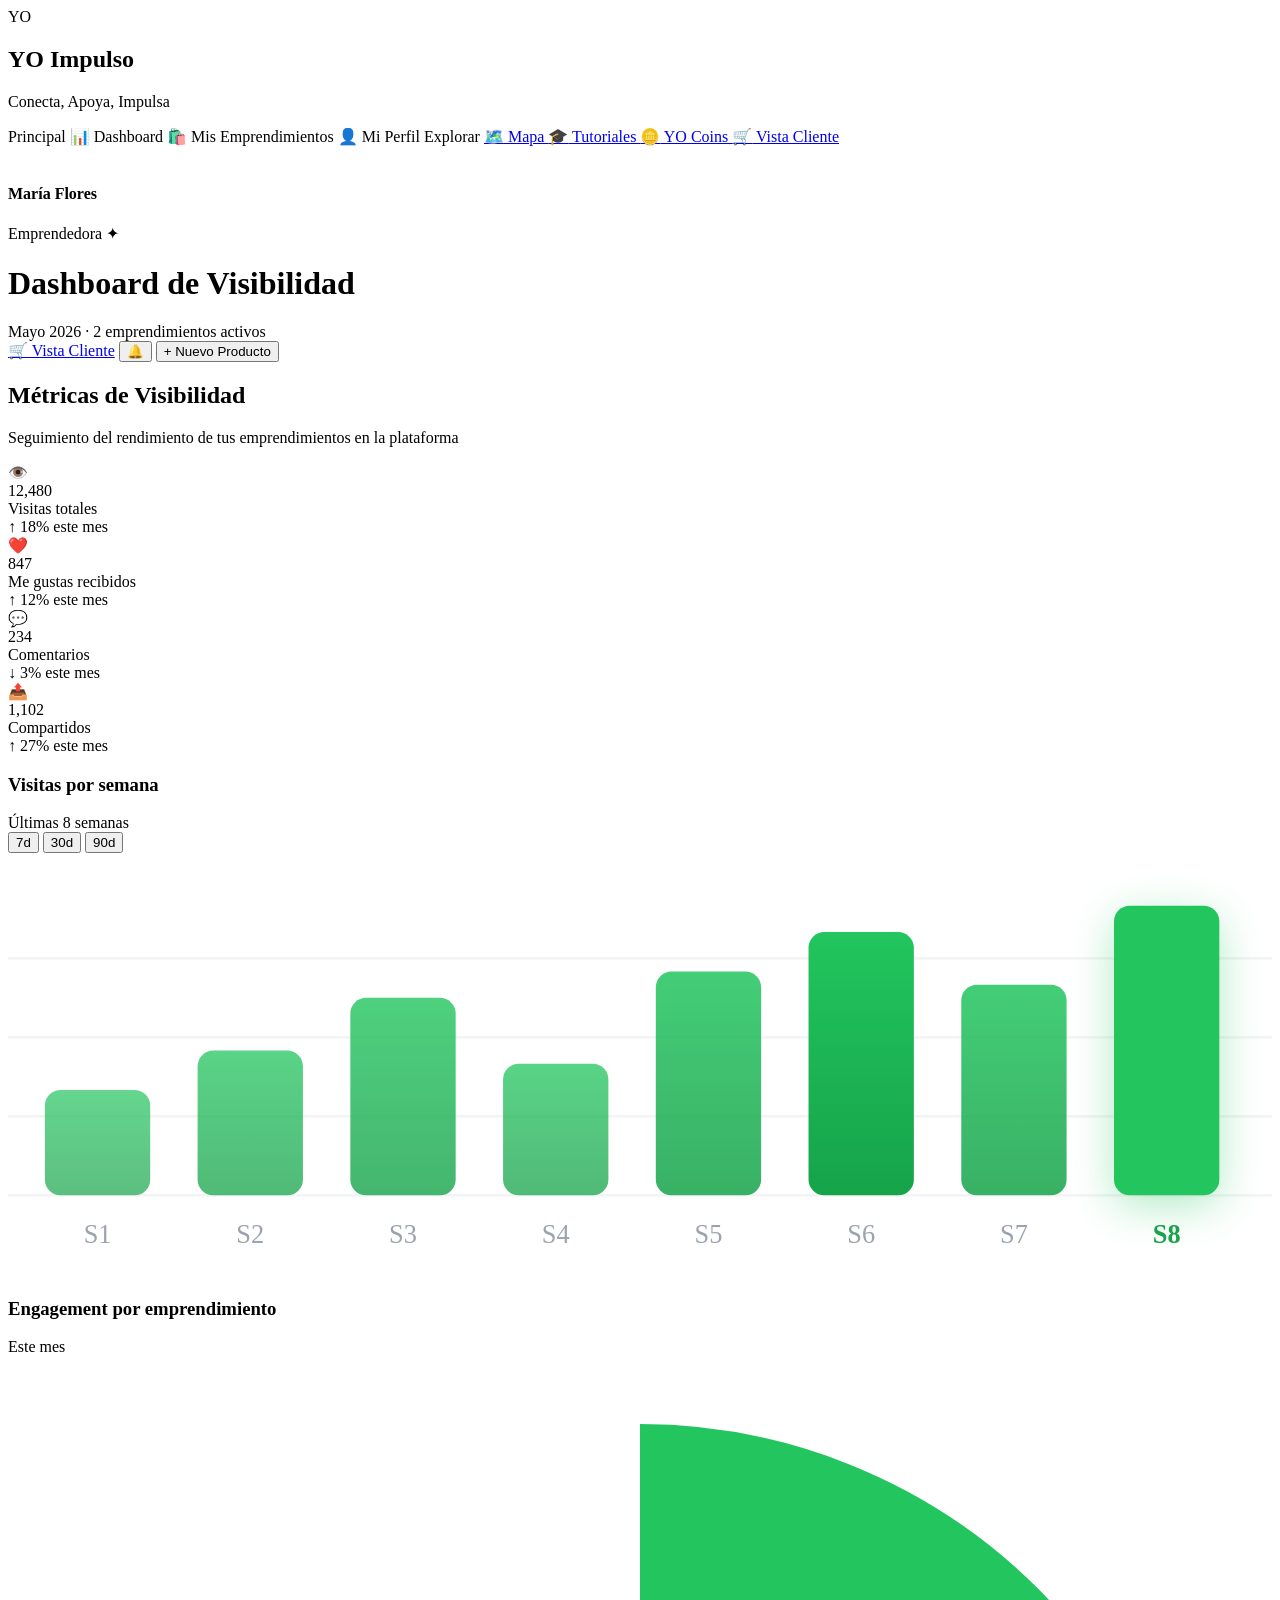
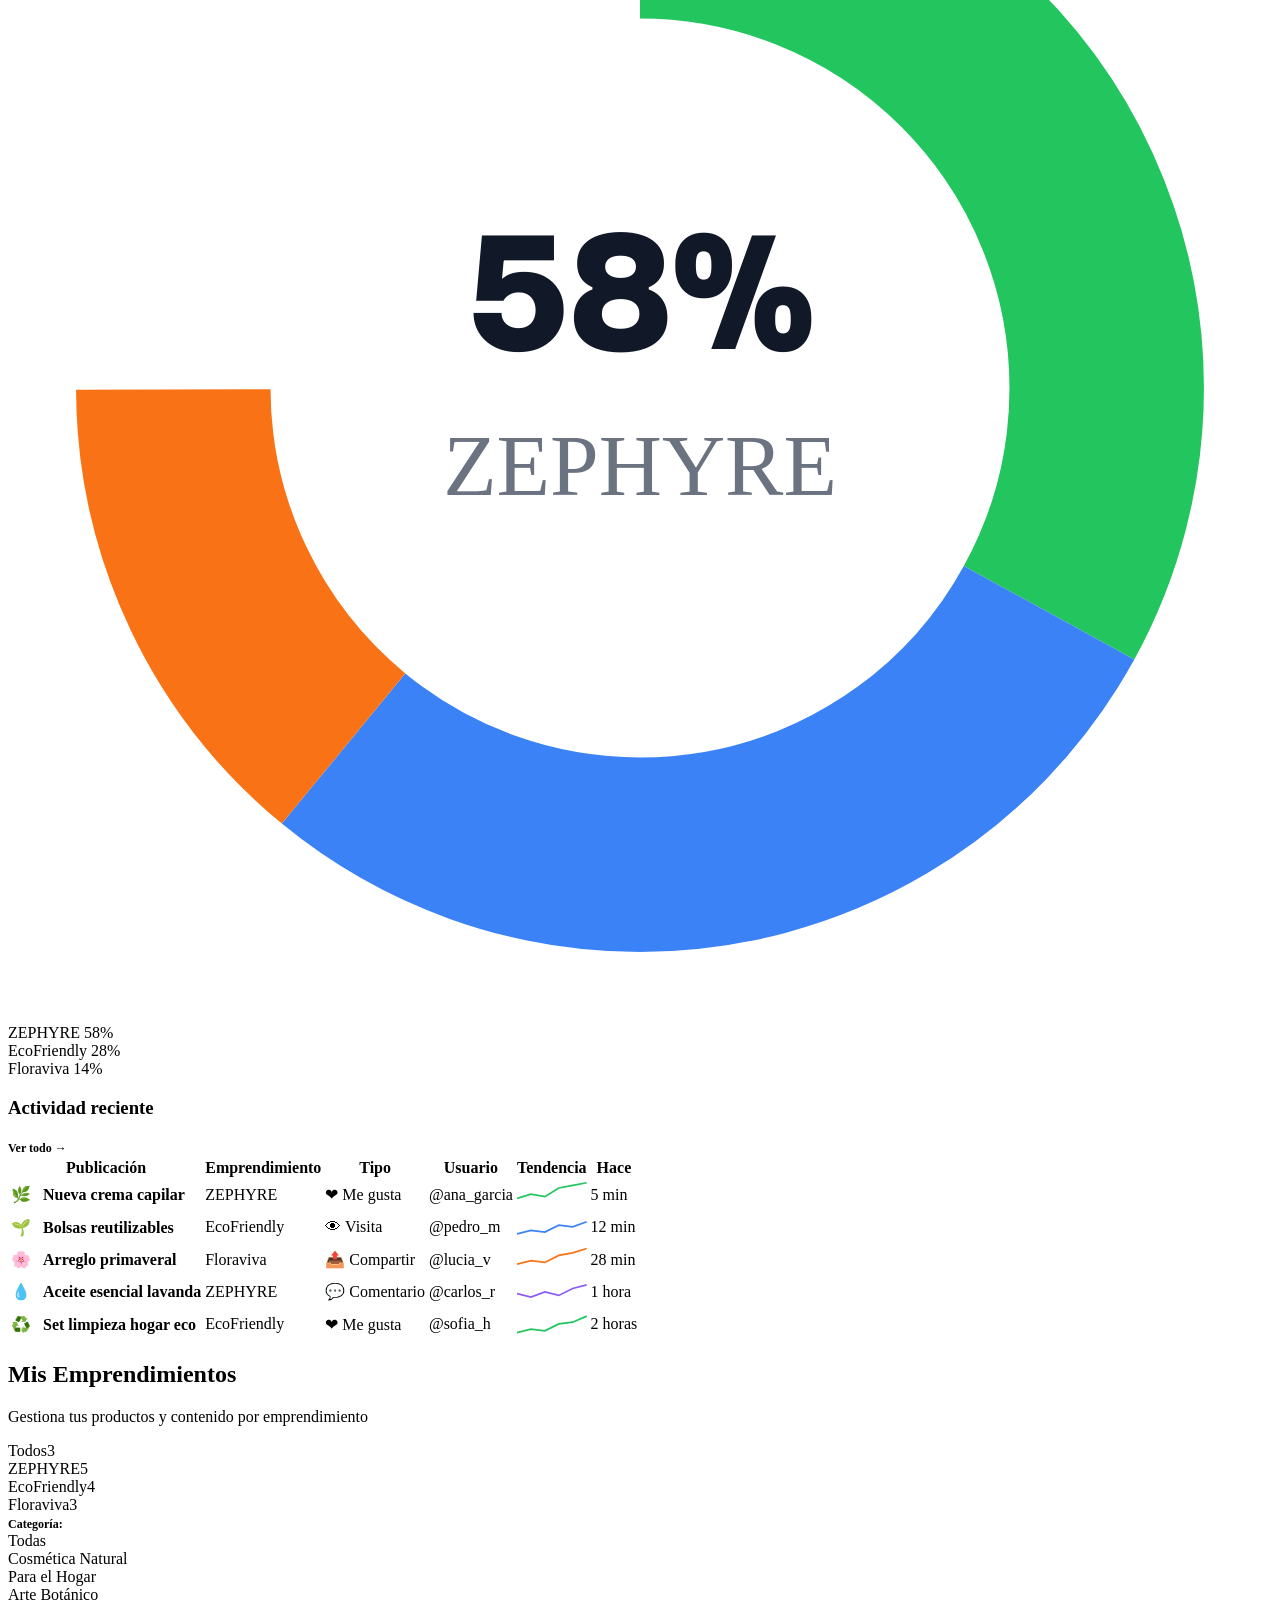
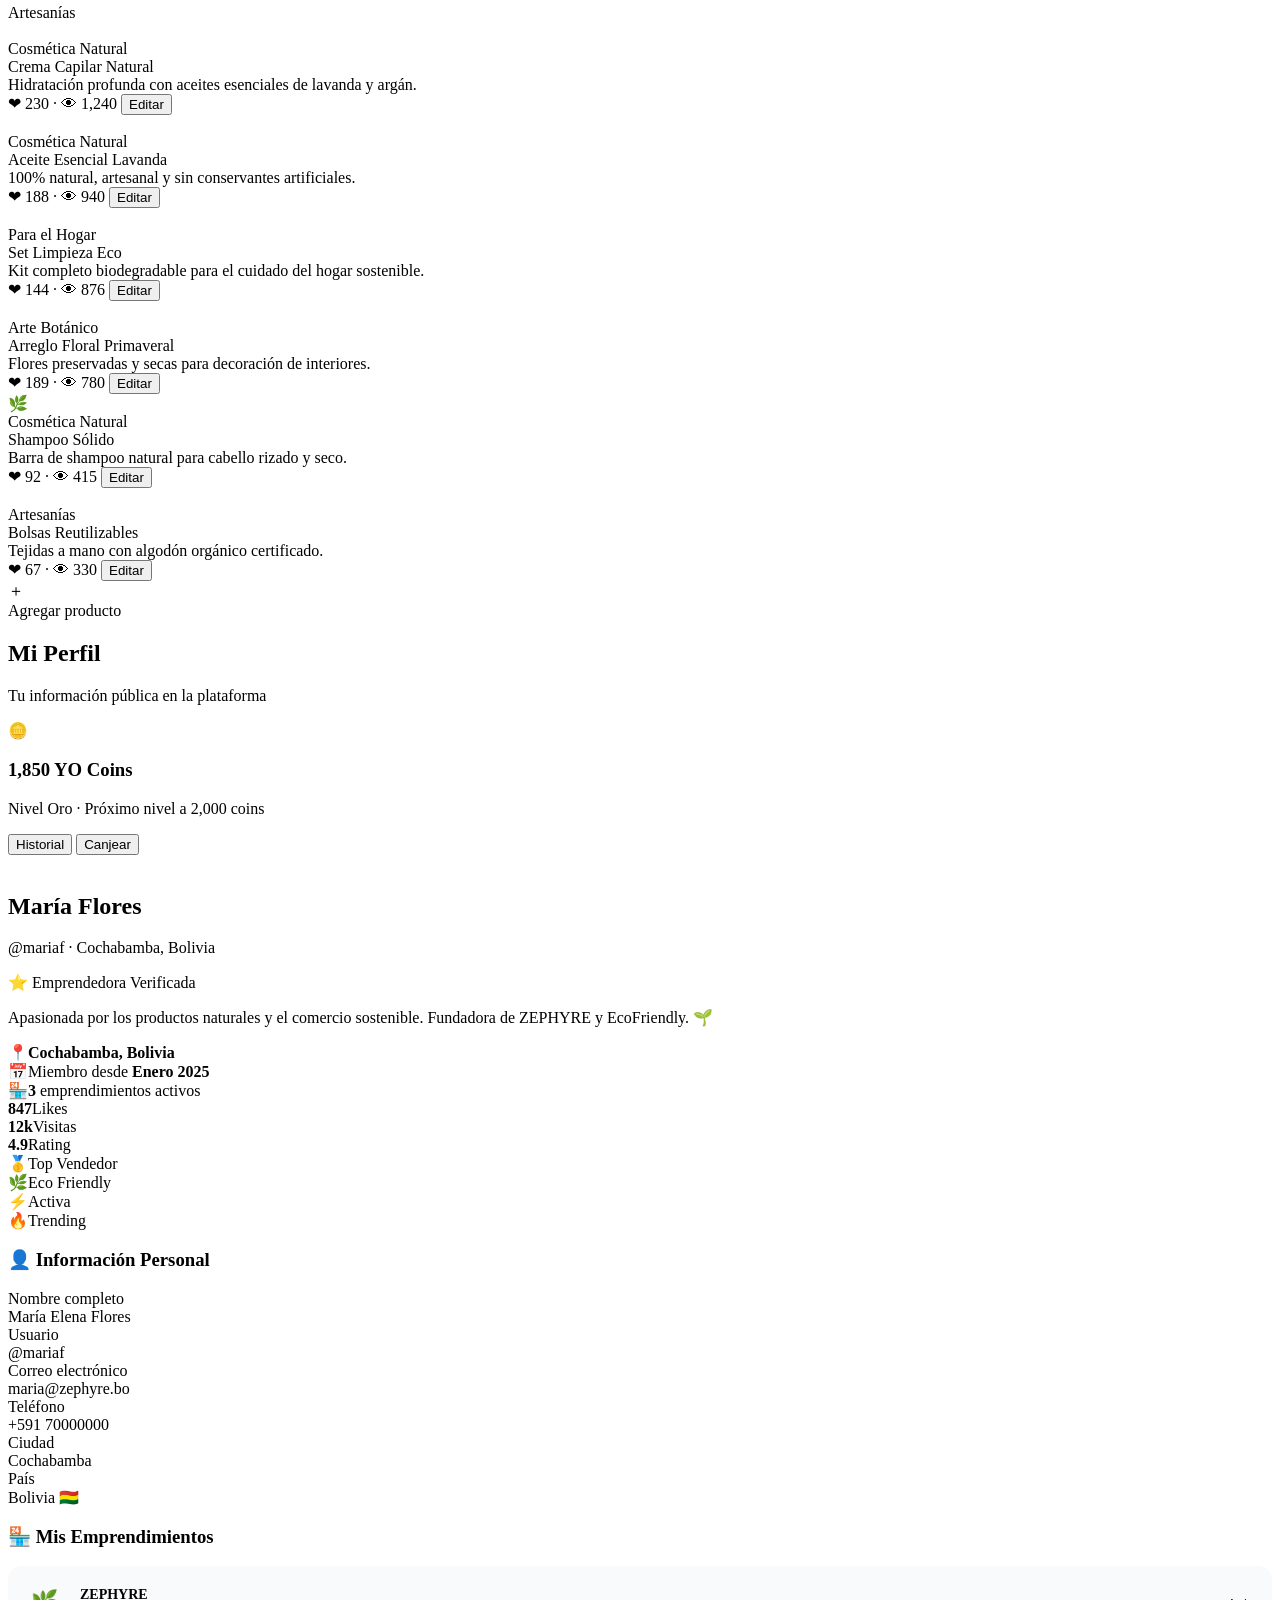
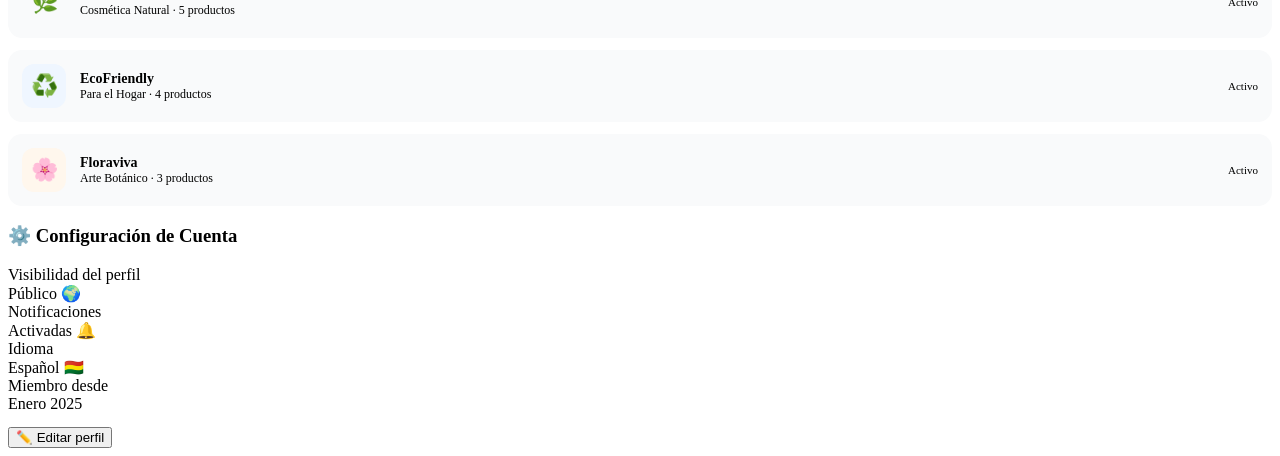
==== vistaEmprendedor.html @ 035eaef2 "vista emprendedor y routes" ====
<!DOCTYPE html>
<html lang="es">
<head>
  <meta charset="UTF-8" />
  <meta name="viewport" content="width=device-width, initial-scale=1.0"/>
  <title>YO Impulso — Panel del Emprendedor</title>

  <link rel="preconnect" href="https://fonts.googleapis.com">
  <link href="https://fonts.googleapis.com/css2?family=Sora:wght@300;400;500;600;700;800&family=DM+Sans:wght@400;500;600&display=swap" rel="stylesheet">

  <!-- CSS separado -->
  <link rel="stylesheet" href="vistaEmprendedor.css">

  <!-- Sistema de rutas (debe ir en <head> para redirigir rápido) -->
  <script>
    // En vistaEmprendedor no hay redirección automática, Routes.init lo gestiona
  </script>
</head>
<body>

  <!-- ═══════════════════ SIDEBAR ═══════════════════ -->
  <aside class="sidebar">

    <div class="sidebar-logo">
      <div class="logo-box">YO</div>
      <div>
        <h2>YO Impulso</h2>
        <p>Conecta, Apoya, Impulsa</p>
      </div>
    </div>

    <span class="sidebar-section-label">Principal</span>

    <a class="nav-item active" onclick="showView('dashboard', this)">
      <span class="icon">📊</span> Dashboard
    </a>
    <a class="nav-item" onclick="showView('productos', this)">
      <span class="icon">🛍️</span> Mis Emprendimientos
    </a>
    <a class="nav-item" onclick="showView('perfil', this)">
      <span class="icon">👤</span> Mi Perfil
    </a>

    <span class="sidebar-section-label" style="margin-top:28px">Explorar</span>

    <a class="nav-item" href="#">
      <span class="icon">🗺️</span> Mapa
    </a>
    <a class="nav-item" href="#">
      <span class="icon">🎓</span> Tutoriales
    </a>
    <a class="nav-item" href="#">
      <span class="icon">🪙</span> YO Coins
    </a>

    <!-- Cambiar a Vista Cliente -->
    <a class="sidebar-switch go-to-cliente" href="index.html" data-goto="cliente">
      <span class="icon">🛒</span> Vista Cliente
    </a>

    <div class="sidebar-footer">
      <div class="user-mini">
        <img src="https://i.pravatar.cc/100?img=47" alt="">
        <div class="user-mini-info">
          <h4>María Flores</h4>
          <span>Emprendedora ✦</span>
        </div>
      </div>
    </div>

  </aside>

  <!-- ═══════════════════ MAIN ═══════════════════ -->
  <div class="main">

    <!-- TOPBAR -->
    <header class="topbar">
      <div class="topbar-left">
        <h1 id="page-title">Dashboard de Visibilidad</h1>
        <span id="page-sub">Mayo 2026 · 2 emprendimientos activos</span>
      </div>
      <div class="topbar-right">
        <!-- Botón cambiar a Vista Cliente -->
        <a class="btn-switch-view go-to-cliente" href="index.html" data-goto="cliente">🛒 Vista Cliente</a>
        <button class="btn-notif">🔔<span class="badge"></span></button>
        <button class="btn-primary" onclick="showView('productos', document.querySelector('.nav-item:nth-child(5)'))">+ Nuevo Producto</button>
      </div>
    </header>

    <div class="content">

      <!-- ══════════════════════════════════
           VIEW 1: DASHBOARD
      ══════════════════════════════════ -->
      <div id="view-dashboard" class="view active">

        <div class="section-head">
          <h2>Métricas de Visibilidad</h2>
          <p>Seguimiento del rendimiento de tus emprendimientos en la plataforma</p>
        </div>

        <!-- KPIs -->
        <div class="kpi-grid">

          <div class="kpi-card green">
            <div class="kpi-icon">👁️</div>
            <div class="kpi-value">12,480</div>
            <div class="kpi-label">Visitas totales</div>
            <span class="kpi-trend up">↑ 18% este mes</span>
          </div>

          <div class="kpi-card orange">
            <div class="kpi-icon">❤️</div>
            <div class="kpi-value">847</div>
            <div class="kpi-label">Me gustas recibidos</div>
            <span class="kpi-trend up">↑ 12% este mes</span>
          </div>

          <div class="kpi-card blue">
            <div class="kpi-icon">💬</div>
            <div class="kpi-value">234</div>
            <div class="kpi-label">Comentarios</div>
            <span class="kpi-trend down">↓ 3% este mes</span>
          </div>

          <div class="kpi-card purple">
            <div class="kpi-icon">📤</div>
            <div class="kpi-value">1,102</div>
            <div class="kpi-label">Compartidos</div>
            <span class="kpi-trend up">↑ 27% este mes</span>
          </div>

        </div>

        <!-- CHARTS -->
        <div class="charts-row">

          <!-- Bar chart -->
          <div class="chart-card">
            <div class="chart-header">
              <div>
                <h3>Visitas por semana</h3>
                <span>Últimas 8 semanas</span>
              </div>
              <div class="period-tabs">
                <button class="period-tab active">7d</button>
                <button class="period-tab">30d</button>
                <button class="period-tab">90d</button>
              </div>
            </div>
            <svg class="bar-chart" viewBox="0 0 480 160" xmlns="http://www.w3.org/2000/svg">
              <defs>
                <linearGradient id="barGrad" x1="0" y1="0" x2="0" y2="1">
                  <stop offset="0%" stop-color="#22c55e"/>
                  <stop offset="100%" stop-color="#16a34a"/>
                </linearGradient>
              </defs>
              <line x1="0" y1="130" x2="480" y2="130" stroke="#f3f4f6" stroke-width="1"/>
              <line x1="0" y1="100" x2="480" y2="100" stroke="#f3f4f6" stroke-width="1"/>
              <line x1="0" y1="70"  x2="480" y2="70"  stroke="#f3f4f6" stroke-width="1"/>
              <line x1="0" y1="40"  x2="480" y2="40"  stroke="#f3f4f6" stroke-width="1"/>
              <rect x="14"  y="90"  width="40" height="40"  rx="6" fill="url(#barGrad)" opacity=".7"/>
              <rect x="72"  y="75"  width="40" height="55"  rx="6" fill="url(#barGrad)" opacity=".75"/>
              <rect x="130" y="55"  width="40" height="75"  rx="6" fill="url(#barGrad)" opacity=".8"/>
              <rect x="188" y="80"  width="40" height="50"  rx="6" fill="url(#barGrad)" opacity=".75"/>
              <rect x="246" y="45"  width="40" height="85"  rx="6" fill="url(#barGrad)" opacity=".85"/>
              <rect x="304" y="30"  width="40" height="100" rx="6" fill="url(#barGrad)"/>
              <rect x="362" y="50"  width="40" height="80"  rx="6" fill="url(#barGrad)" opacity=".85"/>
              <rect x="420" y="20"  width="40" height="110" rx="6" fill="#22c55e" filter="drop-shadow(0 4px 8px rgba(34,197,94,.35))"/>
              <text x="34"  y="148" text-anchor="middle" font-size="10" fill="#9ca3af">S1</text>
              <text x="92"  y="148" text-anchor="middle" font-size="10" fill="#9ca3af">S2</text>
              <text x="150" y="148" text-anchor="middle" font-size="10" fill="#9ca3af">S3</text>
              <text x="208" y="148" text-anchor="middle" font-size="10" fill="#9ca3af">S4</text>
              <text x="266" y="148" text-anchor="middle" font-size="10" fill="#9ca3af">S5</text>
              <text x="324" y="148" text-anchor="middle" font-size="10" fill="#9ca3af">S6</text>
              <text x="382" y="148" text-anchor="middle" font-size="10" fill="#9ca3af">S7</text>
              <text x="440" y="148" text-anchor="middle" font-size="10" fill="#16a34a" font-weight="600">S8</text>
            </svg>
          </div>

          <!-- Donut -->
          <div class="chart-card">
            <div class="chart-header">
              <div>
                <h3>Engagement por emprendimiento</h3>
                <span>Este mes</span>
              </div>
            </div>
            <div class="donut-wrap">
              <svg class="donut-svg" viewBox="0 0 130 130" xmlns="http://www.w3.org/2000/svg">
                <circle cx="65" cy="65" r="48" fill="none" stroke="#22c55e" stroke-width="20"
                  stroke-dasharray="174.5 301" stroke-dashoffset="75" transform="rotate(-90 65 65)"/>
                <circle cx="65" cy="65" r="48" fill="none" stroke="#3b82f6" stroke-width="20"
                  stroke-dasharray="84.3 301" stroke-dashoffset="-99.5" transform="rotate(-90 65 65)"/>
                <circle cx="65" cy="65" r="48" fill="none" stroke="#f97316" stroke-width="20"
                  stroke-dasharray="42.2 301" stroke-dashoffset="-183.8" transform="rotate(-90 65 65)"/>
                <circle cx="65" cy="65" r="36" fill="white"/>
                <text x="65" y="61" text-anchor="middle" font-size="16" font-weight="800" fill="#111827" font-family="Sora,sans-serif">58%</text>
                <text x="65" y="76" text-anchor="middle" font-size="9" fill="#6b7280">ZEPHYRE</text>
              </svg>
              <div class="donut-legend">
                <div class="legend-item">
                  <div class="legend-dot" style="background:#22c55e"></div>
                  <span class="legend-name">ZEPHYRE</span>
                  <span class="legend-pct">58%</span>
                </div>
                <div class="legend-item">
                  <div class="legend-dot" style="background:#3b82f6"></div>
                  <span class="legend-name">EcoFriendly</span>
                  <span class="legend-pct">28%</span>
                </div>
                <div class="legend-item">
                  <div class="legend-dot" style="background:#f97316"></div>
                  <span class="legend-name">Floraviva</span>
                  <span class="legend-pct">14%</span>
                </div>
              </div>
            </div>
          </div>

        </div>

        <!-- ACTIVITY TABLE -->
        <div class="activity-card">
          <div class="chart-header">
            <h3>Actividad reciente</h3>
            <span style="font-size:12px;color:var(--green-600);cursor:pointer;font-weight:600">Ver todo →</span>
          </div>
          <table class="activity-table">
            <thead>
              <tr>
                <th>Publicación</th>
                <th>Emprendimiento</th>
                <th>Tipo</th>
                <th>Usuario</th>
                <th>Tendencia</th>
                <th>Hace</th>
              </tr>
            </thead>
            <tbody>
              <tr>
                <td><span class="row-icon">🌿</span> <strong style="margin-left:8px">Nueva crema capilar</strong></td>
                <td>ZEPHYRE</td>
                <td><span class="pill like">❤ Me gusta</span></td>
                <td>@ana_garcia</td>
                <td>
                  <svg class="sparkline" viewBox="0 0 80 28">
                    <polyline points="0,20 16,15 32,18 48,8 64,5 80,2" fill="none" stroke="#22c55e" stroke-width="2"/>
                  </svg>
                </td>
                <td style="color:var(--gray-400)">5 min</td>
              </tr>
              <tr>
                <td><span class="row-icon">🌱</span> <strong style="margin-left:8px">Bolsas reutilizables</strong></td>
                <td>EcoFriendly</td>
                <td><span class="pill view">👁 Visita</span></td>
                <td>@pedro_m</td>
                <td>
                  <svg class="sparkline" viewBox="0 0 80 28">
                    <polyline points="0,24 16,20 32,22 48,14 64,16 80,10" fill="none" stroke="#3b82f6" stroke-width="2"/>
                  </svg>
                </td>
                <td style="color:var(--gray-400)">12 min</td>
              </tr>
              <tr>
                <td><span class="row-icon">🌸</span> <strong style="margin-left:8px">Arreglo primaveral</strong></td>
                <td>Floraviva</td>
                <td><span class="pill share">📤 Compartir</span></td>
                <td>@lucia_v</td>
                <td>
                  <svg class="sparkline" viewBox="0 0 80 28">
                    <polyline points="0,22 16,18 32,20 48,12 64,9 80,4" fill="none" stroke="#f97316" stroke-width="2"/>
                  </svg>
                </td>
                <td style="color:var(--gray-400)">28 min</td>
              </tr>
              <tr>
                <td><span class="row-icon">💧</span> <strong style="margin-left:8px">Aceite esencial lavanda</strong></td>
                <td>ZEPHYRE</td>
                <td><span class="pill comment">💬 Comentario</span></td>
                <td>@carlos_r</td>
                <td>
                  <svg class="sparkline" viewBox="0 0 80 28">
                    <polyline points="0,18 16,22 32,16 48,20 64,12 80,8" fill="none" stroke="#8b5cf6" stroke-width="2"/>
                  </svg>
                </td>
                <td style="color:var(--gray-400)">1 hora</td>
              </tr>
              <tr>
                <td><span class="row-icon">♻️</span> <strong style="margin-left:8px">Set limpieza hogar eco</strong></td>
                <td>EcoFriendly</td>
                <td><span class="pill like">❤ Me gusta</span></td>
                <td>@sofia_h</td>
                <td>
                  <svg class="sparkline" viewBox="0 0 80 28">
                    <polyline points="0,26 16,22 32,24 48,16 64,14 80,7" fill="none" stroke="#22c55e" stroke-width="2"/>
                  </svg>
                </td>
                <td style="color:var(--gray-400)">2 horas</td>
              </tr>
            </tbody>
          </table>
        </div>

      </div><!-- /view-dashboard -->

      <!-- ══════════════════════════════════
           VIEW 2: EMPRENDIMIENTOS & PRODUCTOS
      ══════════════════════════════════ -->
      <div id="view-productos" class="view">

        <div class="section-head">
          <h2>Mis Emprendimientos</h2>
          <p>Gestiona tus productos y contenido por emprendimiento</p>
        </div>

        <div class="emp-tabs">
          <div class="emp-tab active" onclick="switchEmp(this)">
            <span>Todos</span><span class="emp-count">3</span>
          </div>
          <div class="emp-tab" onclick="switchEmp(this)">
            <span class="emp-dot" style="background:#22c55e"></span>
            ZEPHYRE<span class="emp-count">5</span>
          </div>
          <div class="emp-tab" onclick="switchEmp(this)">
            <span class="emp-dot" style="background:#3b82f6"></span>
            EcoFriendly<span class="emp-count">4</span>
          </div>
          <div class="emp-tab" onclick="switchEmp(this)">
            <span class="emp-dot" style="background:#f97316"></span>
            Floraviva<span class="emp-count">3</span>
          </div>
        </div>

        <div class="cat-filters">
          <span style="font-size:12px;font-weight:700;color:var(--gray-500);margin-right:4px">Categoría:</span>
          <div class="cat-chip active" onclick="filterCat(this)">Todas</div>
          <div class="cat-chip" onclick="filterCat(this)">Cosmética Natural</div>
          <div class="cat-chip" onclick="filterCat(this)">Para el Hogar</div>
          <div class="cat-chip" onclick="filterCat(this)">Arte Botánico</div>
          <div class="cat-chip" onclick="filterCat(this)">Artesanías</div>
        </div>

        <div class="products-grid">

          <div class="prod-card">
            <img class="prod-thumb" src="https://images.unsplash.com/photo-1526947425960-945c6e72858f?q=80&w=600&auto=format&fit=crop" alt="">
            <div class="prod-body">
              <div class="prod-tag green">Cosmética Natural</div>
              <div class="prod-name">Crema Capilar Natural</div>
              <div class="prod-desc">Hidratación profunda con aceites esenciales de lavanda y argán.</div>
              <div class="prod-footer">
                <span class="prod-stat">❤ 230 · 👁 1,240</span>
                <button class="btn-edit">Editar</button>
              </div>
            </div>
          </div>

          <div class="prod-card">
            <img class="prod-thumb" src="https://images.unsplash.com/photo-1498843053639-170ff2122f35?q=80&w=600&auto=format&fit=crop" alt="">
            <div class="prod-body">
              <div class="prod-tag green">Cosmética Natural</div>
              <div class="prod-name">Aceite Esencial Lavanda</div>
              <div class="prod-desc">100% natural, artesanal y sin conservantes artificiales.</div>
              <div class="prod-footer">
                <span class="prod-stat">❤ 188 · 👁 940</span>
                <button class="btn-edit">Editar</button>
              </div>
            </div>
          </div>

          <div class="prod-card">
            <img class="prod-thumb" src="https://images.unsplash.com/photo-1514996937319-344454492b37?q=80&w=600&auto=format&fit=crop" alt="">
            <div class="prod-body">
              <div class="prod-tag blue">Para el Hogar</div>
              <div class="prod-name">Set Limpieza Eco</div>
              <div class="prod-desc">Kit completo biodegradable para el cuidado del hogar sostenible.</div>
              <div class="prod-footer">
                <span class="prod-stat">❤ 144 · 👁 876</span>
                <button class="btn-edit">Editar</button>
              </div>
            </div>
          </div>

          <div class="prod-card">
            <img class="prod-thumb" src="https://images.unsplash.com/photo-1490750967868-88aa4486c946?q=80&w=600&auto=format&fit=crop" alt="">
            <div class="prod-body">
              <div class="prod-tag orange">Arte Botánico</div>
              <div class="prod-name">Arreglo Floral Primaveral</div>
              <div class="prod-desc">Flores preservadas y secas para decoración de interiores.</div>
              <div class="prod-footer">
                <span class="prod-stat">❤ 189 · 👁 780</span>
                <button class="btn-edit">Editar</button>
              </div>
            </div>
          </div>

          <div class="prod-card">
            <div class="prod-thumb-placeholder">🌿</div>
            <div class="prod-body">
              <div class="prod-tag green">Cosmética Natural</div>
              <div class="prod-name">Shampoo Sólido</div>
              <div class="prod-desc">Barra de shampoo natural para cabello rizado y seco.</div>
              <div class="prod-footer">
                <span class="prod-stat">❤ 92 · 👁 415</span>
                <button class="btn-edit">Editar</button>
              </div>
            </div>
          </div>

          <div class="prod-card">
            <img class="prod-thumb" src="https://images.unsplash.com/photo-1521572163474-6864f9cf17ab?q=80&w=600&auto=format&fit=crop" alt="">
            <div class="prod-body">
              <div class="prod-tag purple">Artesanías</div>
              <div class="prod-name">Bolsas Reutilizables</div>
              <div class="prod-desc">Tejidas a mano con algodón orgánico certificado.</div>
              <div class="prod-footer">
                <span class="prod-stat">❤ 67 · 👁 330</span>
                <button class="btn-edit">Editar</button>
              </div>
            </div>
          </div>

          <div class="prod-add">
            <div class="add-icon">＋</div>
            <span>Agregar producto</span>
          </div>

        </div>

      </div><!-- /view-productos -->

      <!-- ══════════════════════════════════
           VIEW 3: PERFIL
      ══════════════════════════════════ -->
      <div id="view-perfil" class="view">

        <div class="section-head">
          <h2>Mi Perfil</h2>
          <p>Tu información pública en la plataforma</p>
        </div>

        <div class="coins-card">
          <div class="coins-icon">🪙</div>
          <div class="coins-info">
            <h3>1,850 YO Coins</h3>
            <p>Nivel Oro · Próximo nivel a 2,000 coins</p>
          </div>
          <div class="coins-actions">
            <button class="btn-coin secondary">Historial</button>
            <button class="btn-coin primary">Canjear</button>
          </div>
        </div>

        <div class="profile-layout">

          <!-- LEFT -->
          <div>
            <div class="profile-card">
              <div class="profile-banner"></div>
              <div class="profile-avatar-wrap">
                <img class="profile-avatar" src="https://i.pravatar.cc/200?img=47" alt="">
              </div>
              <div class="profile-info">
                <h2>María Flores</h2>
                <p class="handle">@mariaf · Cochabamba, Bolivia</p>
                <span class="profile-badge">⭐ Emprendedora Verificada</span>
                <div class="profile-divider"></div>
                <p>Apasionada por los productos naturales y el comercio sostenible. Fundadora de ZEPHYRE y EcoFriendly. 🌱</p>
                <div class="profile-detail"><span>📍</span><strong>Cochabamba, Bolivia</strong></div>
                <div class="profile-detail"><span>📅</span><span>Miembro desde <strong>Enero 2025</strong></span></div>
                <div class="profile-detail"><span>🏪</span><span><strong>3</strong> emprendimientos activos</span></div>
                <div class="profile-divider"></div>
                <div class="profile-stats-mini">
                  <div class="pstat-box"><strong>847</strong><span>Likes</span></div>
                  <div class="pstat-box"><strong>12k</strong><span>Visitas</span></div>
                  <div class="pstat-box"><strong>4.9</strong><span>Rating</span></div>
                </div>
                <div class="badges-wrap">
                  <div class="badge-item"><span class="badge-icon">🥇</span>Top Vendedor</div>
                  <div class="badge-item"><span class="badge-icon">🌿</span>Eco Friendly</div>
                  <div class="badge-item"><span class="badge-icon">⚡</span>Activa</div>
                  <div class="badge-item"><span class="badge-icon">🔥</span>Trending</div>
                </div>
              </div>
            </div>
          </div>

          <!-- RIGHT -->
          <div class="profile-right">

            <div class="info-card">
              <h3>👤 Información Personal</h3>
              <div class="field-row">
                <div class="field">
                  <label>Nombre completo</label>
                  <div class="field-val">María Elena Flores</div>
                </div>
                <div class="field">
                  <label>Usuario</label>
                  <div class="field-val">@mariaf</div>
                </div>
              </div>
              <div class="field-row">
                <div class="field">
                  <label>Correo electrónico</label>
                  <div class="field-val">maria@zephyre.bo</div>
                </div>
                <div class="field">
                  <label>Teléfono</label>
                  <div class="field-val">+591 70000000</div>
                </div>
              </div>
              <div class="field-row">
                <div class="field">
                  <label>Ciudad</label>
                  <div class="field-val">Cochabamba</div>
                </div>
                <div class="field">
                  <label>País</label>
                  <div class="field-val">Bolivia 🇧🇴</div>
                </div>
              </div>
            </div>

            <div class="info-card">
              <h3>🏪 Mis Emprendimientos</h3>
              <div style="display:flex;flex-direction:column;gap:12px">

                <div style="display:flex;align-items:center;gap:14px;padding:14px;background:#f9fafb;border-radius:14px">
                  <div style="width:44px;height:44px;border-radius:12px;background:var(--green-100);display:flex;align-items:center;justify-content:center;font-size:22px;flex-shrink:0">🌿</div>
                  <div style="flex:1">
                    <div style="font-weight:700;font-size:14px">ZEPHYRE</div>
                    <div style="font-size:12px;color:var(--gray-500)">Cosmética Natural · 5 productos</div>
                  </div>
                  <span class="kpi-trend up" style="font-size:11px">Activo</span>
                </div>

                <div style="display:flex;align-items:center;gap:14px;padding:14px;background:#f9fafb;border-radius:14px">
                  <div style="width:44px;height:44px;border-radius:12px;background:#eff6ff;display:flex;align-items:center;justify-content:center;font-size:22px;flex-shrink:0">♻️</div>
                  <div style="flex:1">
                    <div style="font-weight:700;font-size:14px">EcoFriendly</div>
                    <div style="font-size:12px;color:var(--gray-500)">Para el Hogar · 4 productos</div>
                  </div>
                  <span class="kpi-trend up" style="font-size:11px">Activo</span>
                </div>

                <div style="display:flex;align-items:center;gap:14px;padding:14px;background:#f9fafb;border-radius:14px">
                  <div style="width:44px;height:44px;border-radius:12px;background:#fff7ed;display:flex;align-items:center;justify-content:center;font-size:22px;flex-shrink:0">🌸</div>
                  <div style="flex:1">
                    <div style="font-weight:700;font-size:14px">Floraviva</div>
                    <div style="font-size:12px;color:var(--gray-500)">Arte Botánico · 3 productos</div>
                  </div>
                  <span class="kpi-trend up" style="font-size:11px">Activo</span>
                </div>

              </div>
            </div>

            <div class="info-card">
              <h3>⚙️ Configuración de Cuenta</h3>
              <div class="field-row">
                <div class="field">
                  <label>Visibilidad del perfil</label>
                  <div class="field-val">Público 🌍</div>
                </div>
                <div class="field">
                  <label>Notificaciones</label>
                  <div class="field-val">Activadas 🔔</div>
                </div>
              </div>
              <div class="field-row">
                <div class="field">
                  <label>Idioma</label>
                  <div class="field-val">Español 🇧🇴</div>
                </div>
                <div class="field">
                  <label>Miembro desde</label>
                  <div class="field-val">Enero 2025</div>
                </div>
              </div>
              <button class="btn-primary" style="margin-top:14px;width:fit-content">✏️ Editar perfil</button>
            </div>

          </div>
        </div>
      </div><!-- /view-perfil -->

    </div><!-- /content -->
  </div><!-- /main -->

  <!-- JavaScript separado -->
  <script src="vistaEmprendedor.js"></script>
  <!-- Sistema de rutas -->
  <script src="routes.js"></script>

</body>
</html>
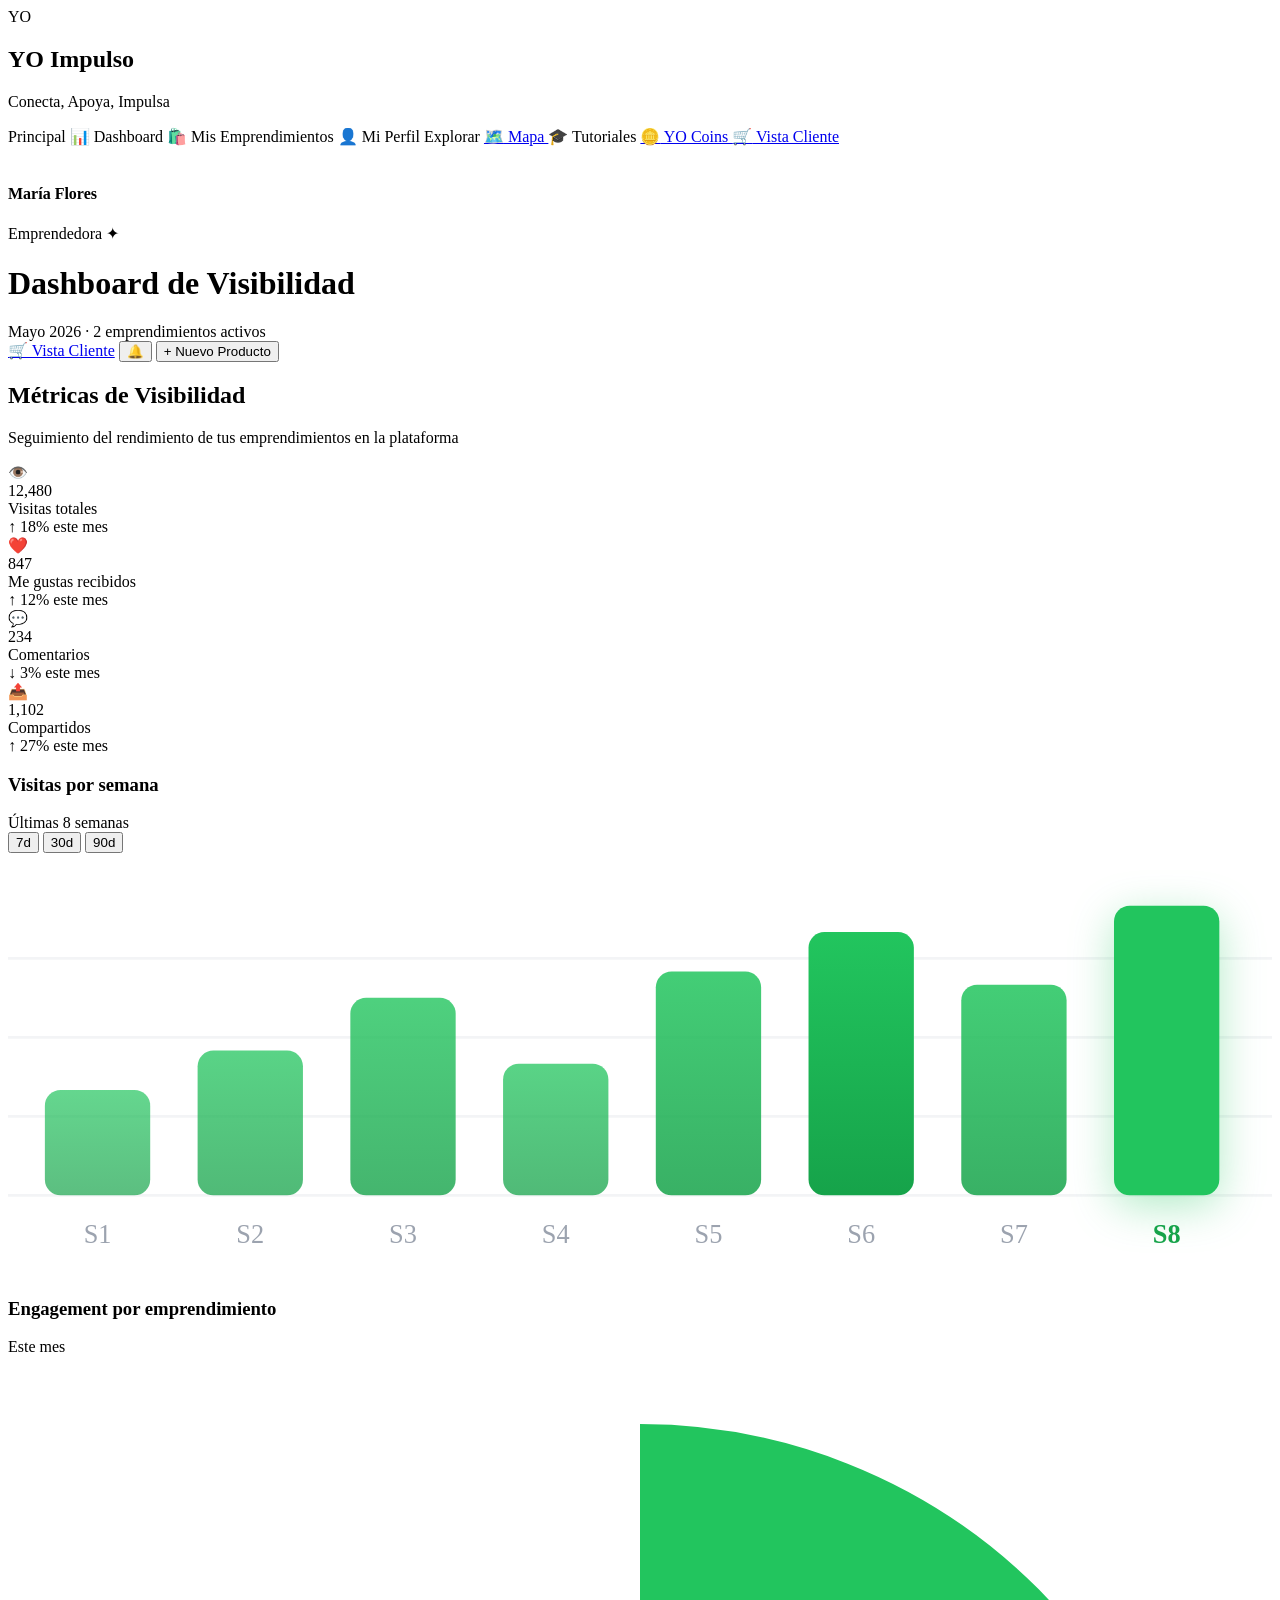
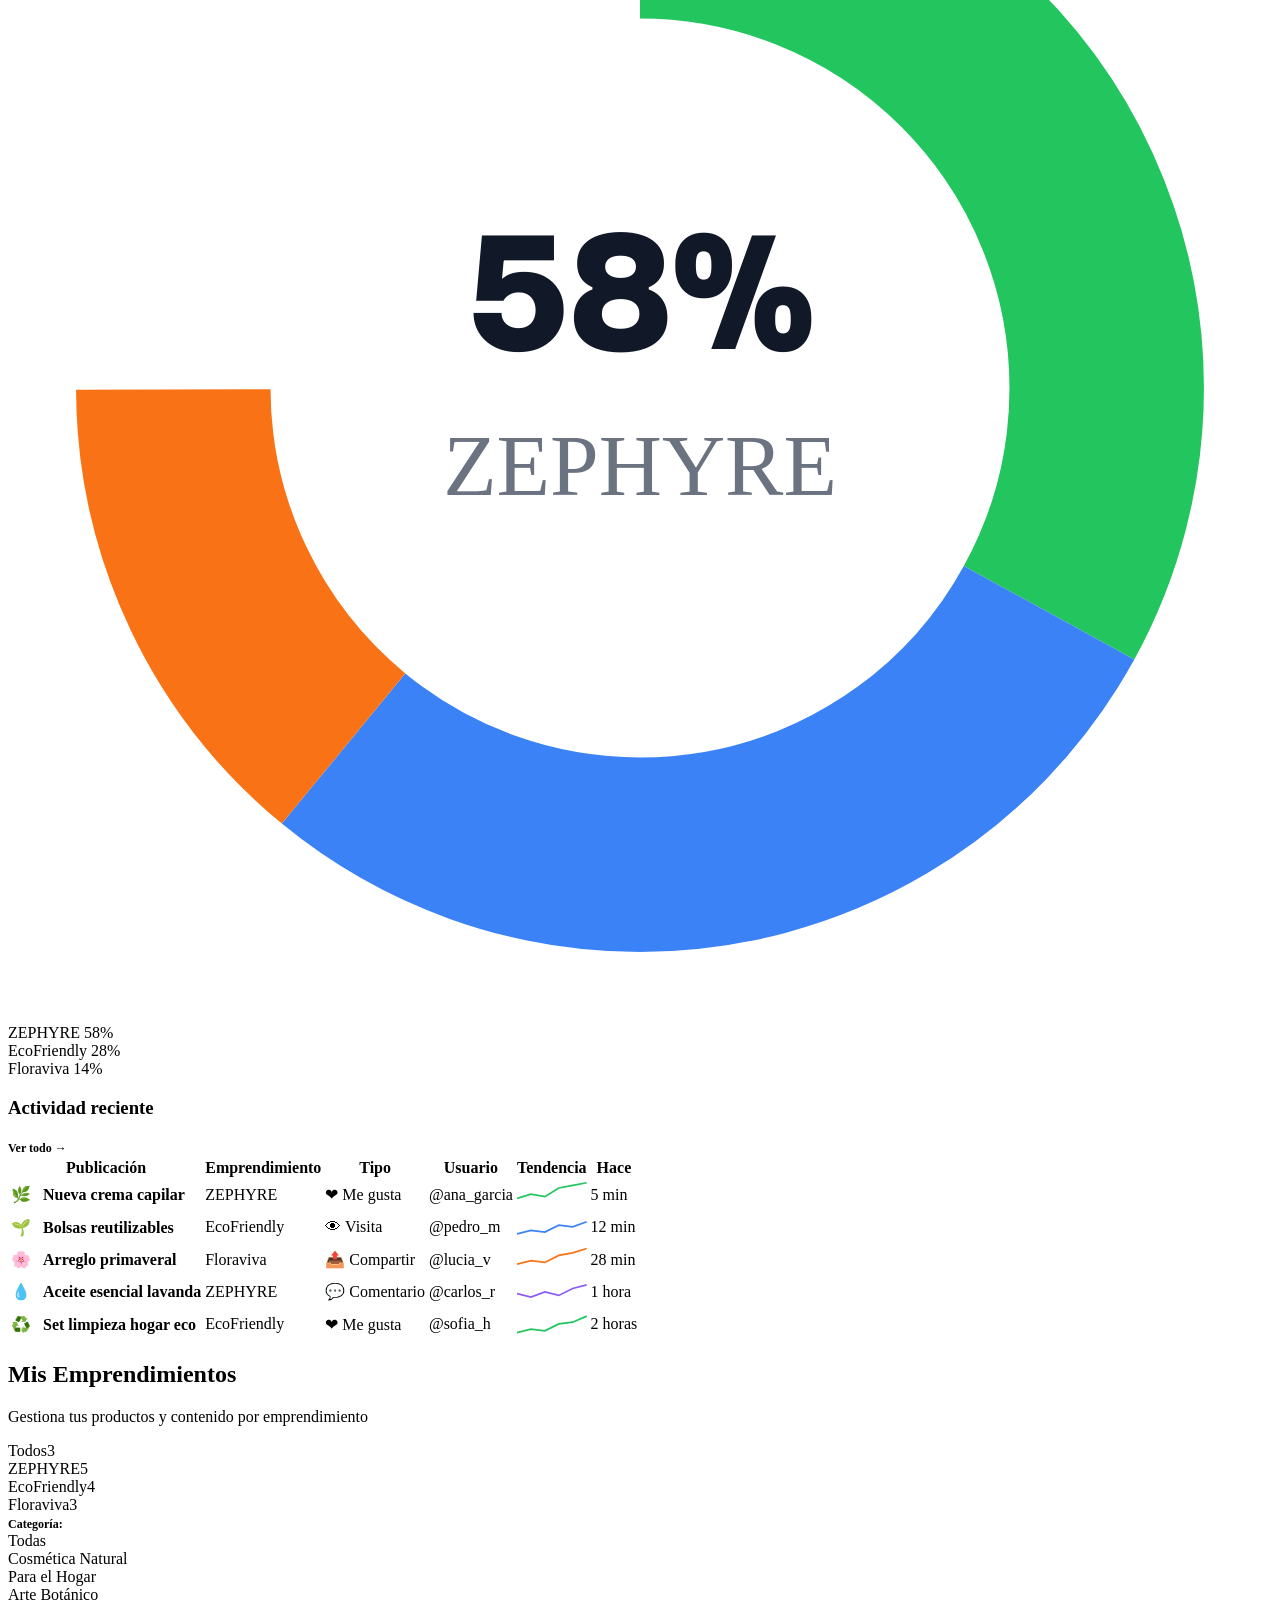
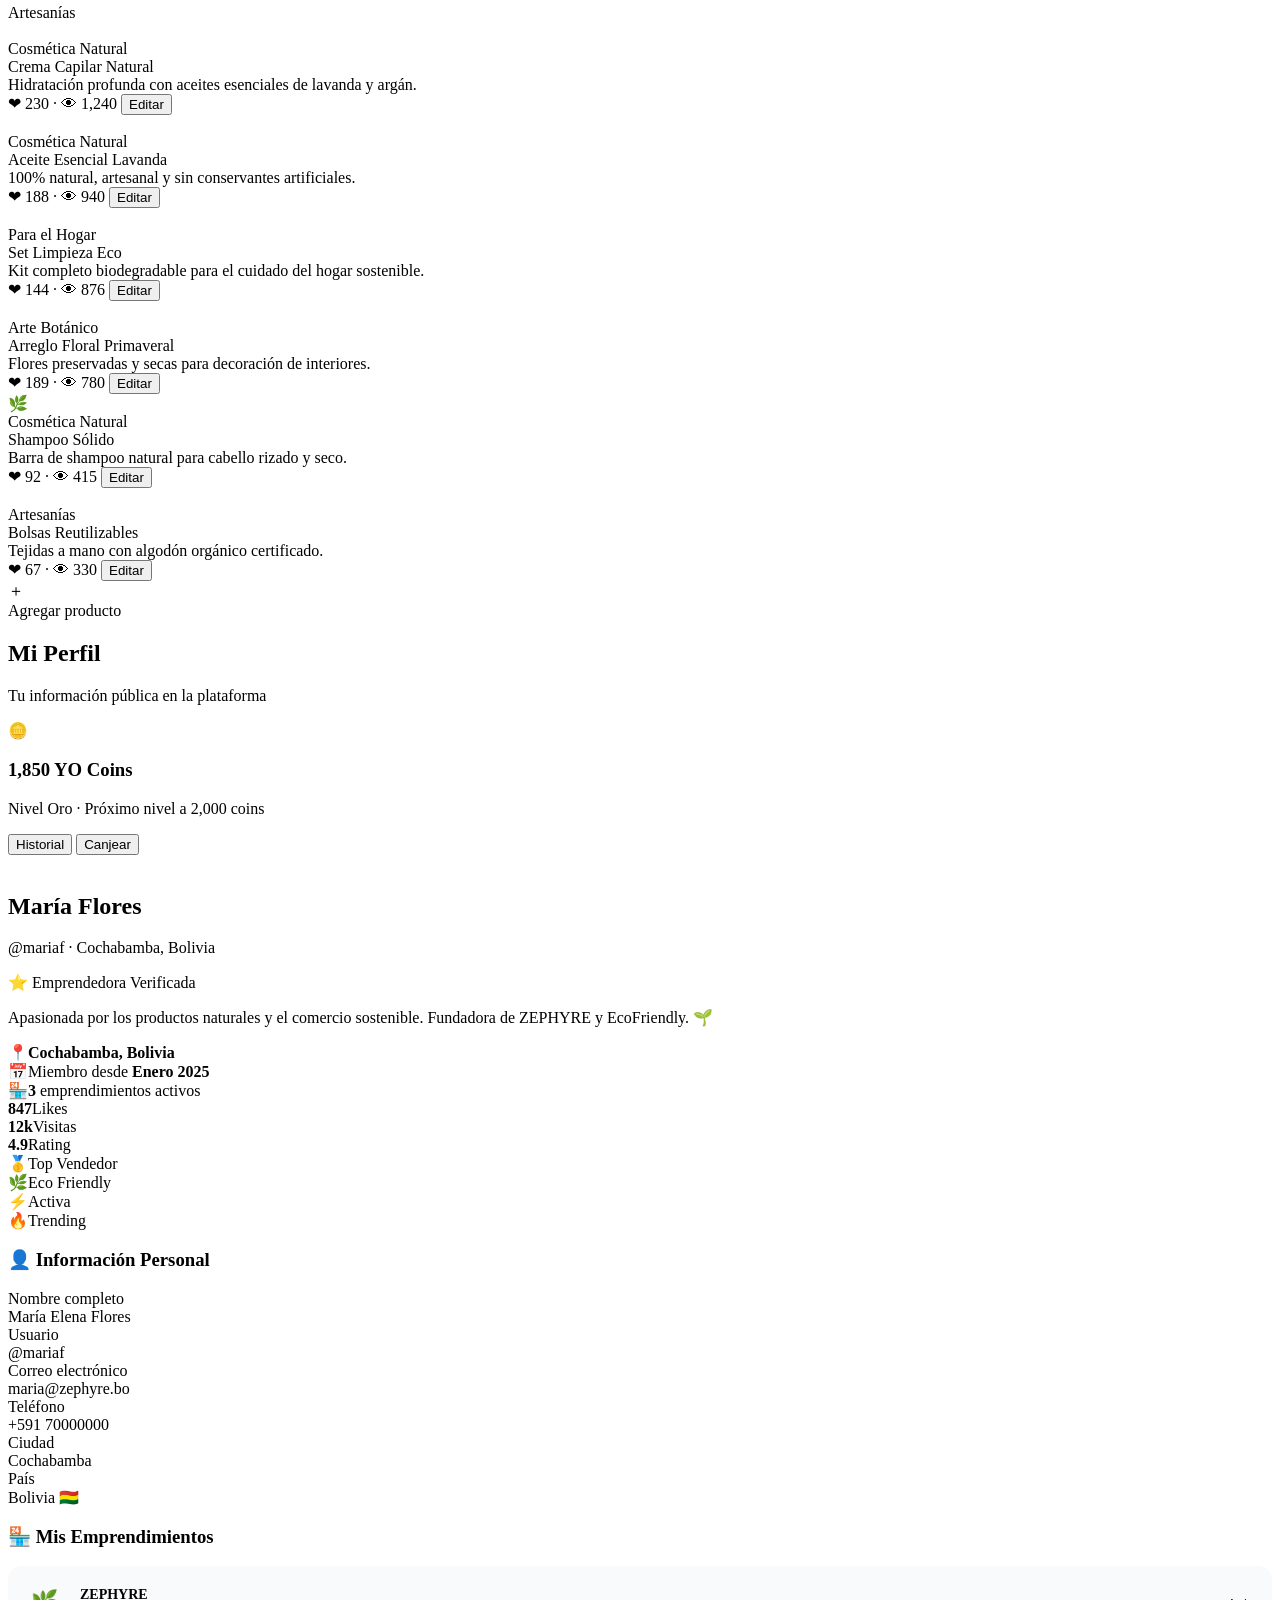
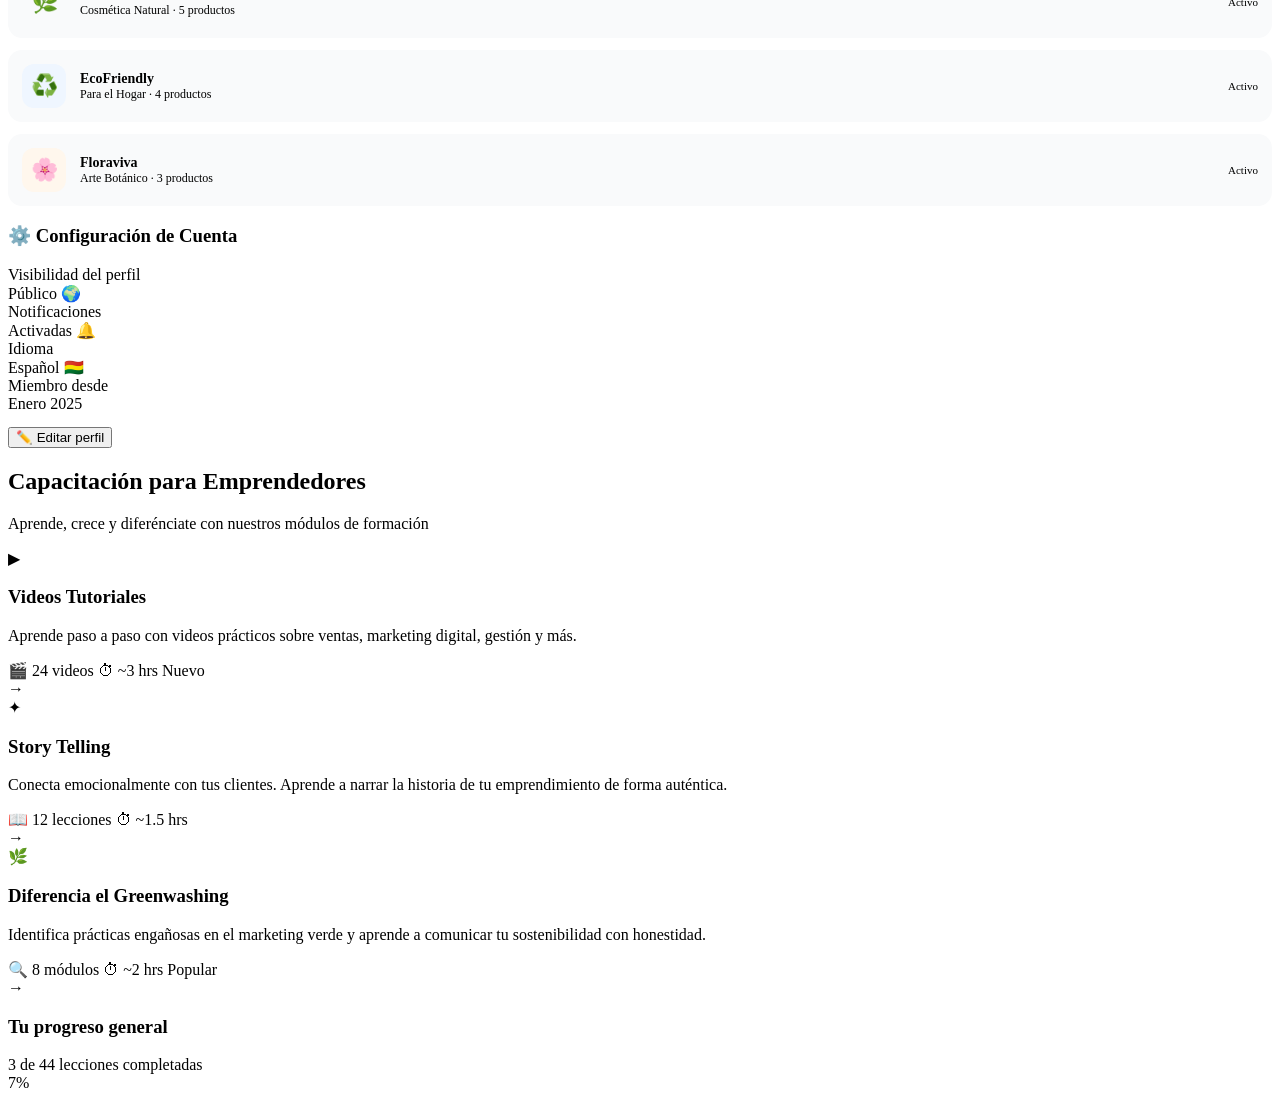
==== commit cdccf95e: "funcion tutoriales" ====
--- a/vistaEmprendedor.html
+++ b/vistaEmprendedor.html
@@ -46,7 +46,7 @@
     <a class="nav-item" href="#">
       <span class="icon">🗺️</span> Mapa
     </a>
-    <a class="nav-item" href="#">
+    <a class="nav-item" onclick="showView('tutoriales', this)">
       <span class="icon">🎓</span> Tutoriales
     </a>
     <a class="nav-item" href="#">
@@ -586,6 +586,301 @@
         </div>
       </div><!-- /view-perfil -->
 
+      <!-- ══════════════════════════════════
+           VIEW 4: TUTORIALES / CAPACITACIÓN
+      ══════════════════════════════════ -->
+      <div id="view-tutoriales" class="view">
+
+        <div class="section-head">
+          <h2>Capacitación para Emprendedores</h2>
+          <p>Aprende, crece y diferénciate con nuestros módulos de formación</p>
+        </div>
+
+        <!-- MÓDULOS PRINCIPALES -->
+        <div class="tut-modules-grid">
+
+          <!-- MÓDULO 1: Videos Tutoriales -->
+          <div class="tut-module-card" onclick="openModule('videos')">
+            <div class="tut-module-glow glow-green"></div>
+            <div class="tut-module-icon-wrap icon-green">
+              <div class="tut-module-icon">▶</div>
+            </div>
+            <div class="tut-module-info">
+              <h3>Videos Tutoriales</h3>
+              <p>Aprende paso a paso con videos prácticos sobre ventas, marketing digital, gestión y más.</p>
+              <div class="tut-module-meta">
+                <span class="tut-meta-pill">🎬 24 videos</span>
+                <span class="tut-meta-pill">⏱ ~3 hrs</span>
+                <span class="tut-meta-pill tut-pill-new">Nuevo</span>
+              </div>
+            </div>
+            <div class="tut-module-arrow">→</div>
+          </div>
+
+          <!-- MÓDULO 2: Story Telling -->
+          <div class="tut-module-card" onclick="openModule('storytelling')">
+            <div class="tut-module-glow glow-purple"></div>
+            <div class="tut-module-icon-wrap icon-purple">
+              <div class="tut-module-icon">✦</div>
+            </div>
+            <div class="tut-module-info">
+              <h3>Story Telling</h3>
+              <p>Conecta emocionalmente con tus clientes. Aprende a narrar la historia de tu emprendimiento de forma auténtica.</p>
+              <div class="tut-module-meta">
+                <span class="tut-meta-pill">📖 12 lecciones</span>
+                <span class="tut-meta-pill">⏱ ~1.5 hrs</span>
+              </div>
+            </div>
+            <div class="tut-module-arrow">→</div>
+          </div>
+
+          <!-- MÓDULO 3: Greenwashing -->
+          <div class="tut-module-card" onclick="openModule('greenwashing')">
+            <div class="tut-module-glow glow-orange"></div>
+            <div class="tut-module-icon-wrap icon-orange">
+              <div class="tut-module-icon">🌿</div>
+            </div>
+            <div class="tut-module-info">
+              <h3>Diferencia el Greenwashing</h3>
+              <p>Identifica prácticas engañosas en el marketing verde y aprende a comunicar tu sostenibilidad con honestidad.</p>
+              <div class="tut-module-meta">
+                <span class="tut-meta-pill">🔍 8 módulos</span>
+                <span class="tut-meta-pill">⏱ ~2 hrs</span>
+                <span class="tut-meta-pill tut-pill-hot">Popular</span>
+              </div>
+            </div>
+            <div class="tut-module-arrow">→</div>
+          </div>
+
+        </div>
+
+        <!-- PROGRESO GENERAL -->
+        <div class="tut-progress-bar-card">
+          <div class="tut-progress-header">
+            <div>
+              <h3>Tu progreso general</h3>
+              <span>3 de 44 lecciones completadas</span>
+            </div>
+            <span class="tut-progress-pct">7%</span>
+          </div>
+          <div class="tut-progress-track">
+            <div class="tut-progress-fill" style="width: 7%"></div>
+          </div>
+        </div>
+
+        <!-- PANEL DE DETALLE (se muestra al hacer click en un módulo) -->
+        <div id="tut-detail-panel" class="tut-detail-panel" style="display:none">
+
+          <!-- DETALLE: Videos -->
+          <div id="detail-videos" class="tut-detail hidden">
+            <div class="tut-detail-header">
+              <button class="tut-back-btn" onclick="closeModule()">← Volver</button>
+              <h3>🎬 Videos Tutoriales</h3>
+            </div>
+            <div class="tut-video-grid">
+
+              <div class="tut-video-card">
+                <div class="tut-video-thumb green-thumb">
+                  <div class="tut-play-btn">▶</div>
+                  <span class="tut-duration">12:34</span>
+                </div>
+                <div class="tut-video-info">
+                  <h4>Cómo fotografiar tus productos</h4>
+                  <p>Técnicas básicas para fotos profesionales con tu celular.</p>
+                  <span class="tut-vid-tag">📸 Marketing Visual</span>
+                </div>
+              </div>
+
+              <div class="tut-video-card">
+                <div class="tut-video-thumb blue-thumb">
+                  <div class="tut-play-btn">▶</div>
+                  <span class="tut-duration">08:20</span>
+                </div>
+                <div class="tut-video-info">
+                  <h4>Precios que venden</h4>
+                  <p>Estrategias de pricing para emprendimientos naturales.</p>
+                  <span class="tut-vid-tag">💰 Ventas</span>
+                </div>
+              </div>
+
+              <div class="tut-video-card">
+                <div class="tut-video-thumb purple-thumb">
+                  <div class="tut-play-btn">▶</div>
+                  <span class="tut-duration">15:10</span>
+                </div>
+                <div class="tut-video-info">
+                  <h4>Redes sociales para emprendedoras</h4>
+                  <p>Instagram y TikTok como herramientas de crecimiento.</p>
+                  <span class="tut-vid-tag">📱 Redes Sociales</span>
+                </div>
+              </div>
+
+              <div class="tut-video-card">
+                <div class="tut-video-thumb orange-thumb">
+                  <div class="tut-play-btn">▶</div>
+                  <span class="tut-duration">10:45</span>
+                </div>
+                <div class="tut-video-info">
+                  <h4>Gestión básica de inventario</h4>
+                  <p>Controla tus productos y evita quiebres de stock.</p>
+                  <span class="tut-vid-tag">📦 Gestión</span>
+                </div>
+              </div>
+
+            </div>
+          </div>
+
+          <!-- DETALLE: Story Telling -->
+          <div id="detail-storytelling" class="tut-detail hidden">
+            <div class="tut-detail-header">
+              <button class="tut-back-btn" onclick="closeModule()">← Volver</button>
+              <h3>✦ Story Telling</h3>
+            </div>
+            <div class="tut-lesson-list">
+
+              <div class="tut-lesson-item done">
+                <div class="tut-lesson-num done-num">✓</div>
+                <div class="tut-lesson-body">
+                  <h4>¿Qué es el storytelling de marca?</h4>
+                  <p>Fundamentos para contar historias que conectan.</p>
+                </div>
+                <span class="tut-lesson-time">15 min</span>
+              </div>
+
+              <div class="tut-lesson-item active-lesson">
+                <div class="tut-lesson-num active-num">2</div>
+                <div class="tut-lesson-body">
+                  <h4>Tu historia de origen</h4>
+                  <p>Cómo naciste como emprendedora y por qué importa.</p>
+                </div>
+                <span class="tut-lesson-time">20 min</span>
+              </div>
+
+              <div class="tut-lesson-item">
+                <div class="tut-lesson-num">3</div>
+                <div class="tut-lesson-body">
+                  <h4>Personajes y conflictos de tu marca</h4>
+                  <p>Los elementos dramáticos que hacen memorable tu historia.</p>
+                </div>
+                <span class="tut-lesson-time">18 min</span>
+              </div>
+
+              <div class="tut-lesson-item">
+                <div class="tut-lesson-num">4</div>
+                <div class="tut-lesson-body">
+                  <h4>Storytelling en redes sociales</h4>
+                  <p>Adapta tu narrativa a cada plataforma.</p>
+                </div>
+                <span class="tut-lesson-time">25 min</span>
+              </div>
+
+              <div class="tut-lesson-item">
+                <div class="tut-lesson-num">5</div>
+                <div class="tut-lesson-body">
+                  <h4>El cliente como héroe de tu historia</h4>
+                  <p>Pon a tu cliente en el centro del relato.</p>
+                </div>
+                <span class="tut-lesson-time">22 min</span>
+              </div>
+
+            </div>
+          </div>
+
+          <!-- DETALLE: Greenwashing -->
+          <div id="detail-greenwashing" class="tut-detail hidden">
+            <div class="tut-detail-header">
+              <button class="tut-back-btn" onclick="closeModule()">← Volver</button>
+              <h3>🌿 Diferencia el Greenwashing</h3>
+            </div>
+
+            <div class="tut-gw-intro">
+              <div class="tut-gw-alert">
+                <span class="tut-gw-alert-icon">⚠️</span>
+                <div>
+                  <strong>¿Sabes distinguirlo?</strong>
+                  <p>El greenwashing daña la credibilidad del mercado eco. Aprende a identificarlo y a comunicar tu sostenibilidad con evidencia real.</p>
+                </div>
+              </div>
+            </div>
+
+            <div class="tut-gw-grid">
+
+              <div class="tut-gw-card real">
+                <div class="tut-gw-card-top">
+                  <span class="tut-gw-badge real-badge">✓ Sostenibilidad Real</span>
+                </div>
+                <ul class="tut-gw-list">
+                  <li>🌱 Materiales certificados con documentos</li>
+                  <li>📊 Métricas de impacto ambiental medibles</li>
+                  <li>🔄 Cadena de suministro transparente</li>
+                  <li>🏆 Sellos y certificaciones verificables</li>
+                  <li>📍 Proceso de producción visible y auditable</li>
+                </ul>
+              </div>
+
+              <div class="tut-gw-card fake">
+                <div class="tut-gw-card-top">
+                  <span class="tut-gw-badge fake-badge">✗ Greenwashing</span>
+                </div>
+                <ul class="tut-gw-list">
+                  <li>🚫 Términos vagos: "natural", "eco", "verde"</li>
+                  <li>🚫 Imágenes de naturaleza sin respaldo real</li>
+                  <li>🚫 Colores verdes en packaging sin cambio real</li>
+                  <li>🚫 Promesas sin evidencia ni certificación</li>
+                  <li>🚫 Énfasis en un aspecto, ignorando otros</li>
+                </ul>
+              </div>
+
+            </div>
+
+            <div class="tut-gw-modules">
+              <h4>Módulos del curso</h4>
+              <div class="tut-lesson-list">
+
+                <div class="tut-lesson-item done">
+                  <div class="tut-lesson-num done-num">✓</div>
+                  <div class="tut-lesson-body">
+                    <h4>¿Qué es el greenwashing?</h4>
+                    <p>Definición, historia y casos reales famosos.</p>
+                  </div>
+                  <span class="tut-lesson-time">12 min</span>
+                </div>
+
+                <div class="tut-lesson-item active-lesson">
+                  <div class="tut-lesson-num active-num">2</div>
+                  <div class="tut-lesson-body">
+                    <h4>Las 7 señales de alerta</h4>
+                    <p>Identifica patrones comunes de comunicación engañosa.</p>
+                  </div>
+                  <span class="tut-lesson-time">18 min</span>
+                </div>
+
+                <div class="tut-lesson-item">
+                  <div class="tut-lesson-num">3</div>
+                  <div class="tut-lesson-body">
+                    <h4>Cómo certificar tu sostenibilidad</h4>
+                    <p>Guía de sellos disponibles en Bolivia y Latinoamérica.</p>
+                  </div>
+                  <span class="tut-lesson-time">25 min</span>
+                </div>
+
+                <div class="tut-lesson-item">
+                  <div class="tut-lesson-num">4</div>
+                  <div class="tut-lesson-body">
+                    <h4>Comunicación verde honesta</h4>
+                    <p>Redacta descripciones con impacto real y verificable.</p>
+                  </div>
+                  <span class="tut-lesson-time">20 min</span>
+                </div>
+
+              </div>
+            </div>
+          </div>
+
+        </div><!-- /tut-detail-panel -->
+
+      </div><!-- /view-tutoriales -->
+
     </div><!-- /content -->
   </div><!-- /main -->
 
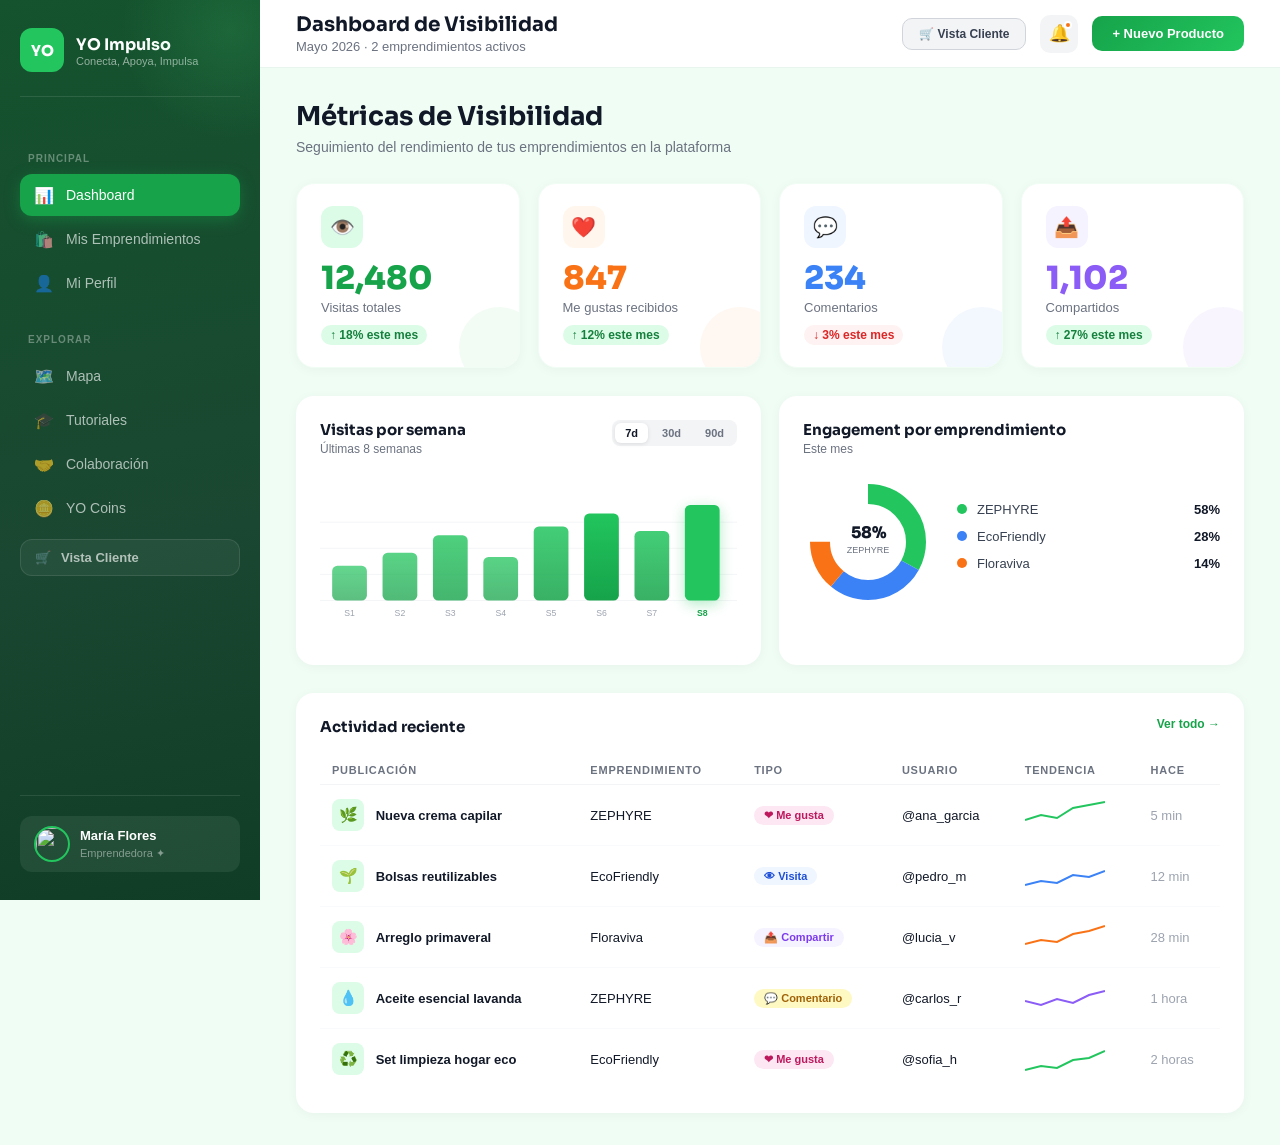
==== commit 608ff311: "arreglar sintaxis" ====
--- a/vistaEmprendedor.html
+++ b/vistaEmprendedor.html
@@ -9,7 +9,7 @@
   <link href="https://fonts.googleapis.com/css2?family=Sora:wght@300;400;500;600;700;800&family=DM+Sans:wght@400;500;600&display=swap" rel="stylesheet">
 
   <!-- CSS separado -->
-  <link rel="stylesheet" href="vistaEmprendedor.css">
+  <link rel="stylesheet" href="vistaemprendedor.css">
 
   <!-- Sistema de rutas (debe ir en <head> para redirigir rápido) -->
   <script>
@@ -48,6 +48,9 @@
     </a>
     <a class="nav-item" onclick="showView('tutoriales', this)">
       <span class="icon">🎓</span> Tutoriales
+    </a>
+    <a class="nav-item" onclick="showView('colaboracion', this)">
+      <span class="icon">🤝</span> Colaboración
     </a>
     <a class="nav-item" href="#">
       <span class="icon">🪙</span> YO Coins
@@ -881,11 +884,415 @@
 
       </div><!-- /view-tutoriales -->
 
+      <!-- ══════════════════════════════════
+           VIEW 5: COLABORACIÓN
+      ══════════════════════════════════ -->
+      <div id="view-colaboracion" class="view">
+
+        <div class="section-head">
+          <h2>Red de Colaboración</h2>
+          <p>Conecta con otros emprendedores · Comparte materias primas, herramientas y más</p>
+        </div>
+
+        <!-- TABS PRINCIPALES -->
+        <div class="colab-tabs">
+          <button class="colab-tab active" onclick="switchColabTab(this,'explorar')">🔍 Explorar Ofertas</button>
+          <button class="colab-tab" onclick="switchColabTab(this,'mis-ofertas')">📦 Mis Ofertas</button>
+          <button class="colab-tab" onclick="switchColabTab(this,'solicitudes')">🙋 Solicitudes</button>
+          <button class="colab-tab" onclick="switchColabTab(this,'alianzas')">🤝 Mis Alianzas</button>
+        </div>
+
+        <!-- ── SUB-VIEW: EXPLORAR ─────────────────── -->
+        <div id="colab-explorar" class="colab-subview active">
+
+          <!-- Filtros -->
+          <div class="colab-filters">
+            <div class="colab-search-wrap">
+              <span class="colab-search-icon">🔍</span>
+              <input class="colab-search" type="text" placeholder="Buscar materia prima, herramienta, servicio...">
+            </div>
+            <div class="colab-cat-pills">
+              <div class="colab-pill active" onclick="filterColabCat(this)">Todos</div>
+              <div class="colab-pill" onclick="filterColabCat(this)">🌿 Materias Primas</div>
+              <div class="colab-pill" onclick="filterColabCat(this)">🔧 Herramientas</div>
+              <div class="colab-pill" onclick="filterColabCat(this)">📦 Insumos</div>
+              <div class="colab-pill" onclick="filterColabCat(this)">🚚 Logística</div>
+              <div class="colab-pill" onclick="filterColabCat(this)">💡 Conocimiento</div>
+            </div>
+          </div>
+
+          <!-- Cards de emprendedores con recursos -->
+          <div class="colab-grid">
+
+            <div class="colab-card">
+              <div class="colab-card-header">
+                <img class="colab-avatar" src="https://i.pravatar.cc/100?img=12" alt="">
+                <div class="colab-card-who">
+                  <h4>Sofía Herrera</h4>
+                  <span class="colab-handle">@sofiaho · Quillacollo</span>
+                </div>
+                <span class="colab-badge-type materia">🌿 Materia Prima</span>
+              </div>
+              <div class="colab-resource-name">Aceite de Coco Extra Virgen</div>
+              <p class="colab-resource-desc">Excedente de producción mensual. Prensado en frío, sin conservantes. Ideal para cosmética natural.</p>
+              <div class="colab-resource-meta">
+                <span class="colab-meta-chip">📦 ~5 litros / mes</span>
+                <span class="colab-meta-chip">💰 Precio preferencial</span>
+                <span class="colab-meta-chip">🏪 2 emprendimientos</span>
+              </div>
+              <div class="colab-tags">
+                <span class="colab-tag">Cosmética</span>
+                <span class="colab-tag">Natural</span>
+                <span class="colab-tag">A granel</span>
+              </div>
+              <div class="colab-card-footer">
+                <span class="colab-rating">⭐ 4.9 · 12 colaboraciones</span>
+                <button class="btn-colab-contact" onclick="openColabModal('sofia')">Contactar →</button>
+              </div>
+            </div>
+
+            <div class="colab-card">
+              <div class="colab-card-header">
+                <img class="colab-avatar" src="https://i.pravatar.cc/100?img=25" alt="">
+                <div class="colab-card-who">
+                  <h4>Carla Mendoza</h4>
+                  <span class="colab-handle">@carlamendoza · Cochabamba</span>
+                </div>
+                <span class="colab-badge-type herramienta">🔧 Herramienta</span>
+              </div>
+              <div class="colab-resource-name">Etiquetadora Industrial</div>
+              <p class="colab-resource-desc">Disponible sábados y domingos. Etiquetadora de alta precisión para frascos y bolsas. Incluyo orientación de uso.</p>
+              <div class="colab-resource-meta">
+                <span class="colab-meta-chip">📅 Fines de semana</span>
+                <span class="colab-meta-chip">🤝 Trueque o Bs.</span>
+                <span class="colab-meta-chip">📍 Zona Norte</span>
+              </div>
+              <div class="colab-tags">
+                <span class="colab-tag">Packaging</span>
+                <span class="colab-tag">Préstamo</span>
+              </div>
+              <div class="colab-card-footer">
+                <span class="colab-rating">⭐ 5.0 · 8 colaboraciones</span>
+                <button class="btn-colab-contact" onclick="openColabModal('carla')">Contactar →</button>
+              </div>
+            </div>
+
+            <div class="colab-card">
+              <div class="colab-card-header">
+                <img class="colab-avatar" src="https://i.pravatar.cc/100?img=38" alt="">
+                <div class="colab-card-who">
+                  <h4>Rosa Quispe</h4>
+                  <span class="colab-handle">@rosaquispe · Sacaba</span>
+                </div>
+                <span class="colab-badge-type insumo">📦 Insumo</span>
+              </div>
+              <div class="colab-resource-name">Frascos de Vidrio 100ml</div>
+              <p class="colab-resource-desc">Compra colectiva mensual directamente del proveedor. Precio mayorista para todas las participantes.</p>
+              <div class="colab-resource-meta">
+                <span class="colab-meta-chip">📦 Mín. 50 unid.</span>
+                <span class="colab-meta-chip">💰 30% más barato</span>
+                <span class="colab-meta-chip">🗓️ Pedido mensual</span>
+              </div>
+              <div class="colab-tags">
+                <span class="colab-tag">Compra colectiva</span>
+                <span class="colab-tag">Vidrio</span>
+              </div>
+              <div class="colab-card-footer">
+                <span class="colab-rating">⭐ 4.8 · 23 colaboraciones</span>
+                <button class="btn-colab-contact" onclick="openColabModal('rosa')">Contactar →</button>
+              </div>
+            </div>
+
+            <div class="colab-card">
+              <div class="colab-card-header">
+                <img class="colab-avatar" src="https://i.pravatar.cc/100?img=54" alt="">
+                <div class="colab-card-who">
+                  <h4>Lucía Vargas</h4>
+                  <span class="colab-handle">@luciav · Cochabamba</span>
+                </div>
+                <span class="colab-badge-type logistica">🚚 Logística</span>
+              </div>
+              <div class="colab-resource-name">Reparto compartido en moto</div>
+              <p class="colab-resource-desc">Realizo entregas en zona central y sur de Cochabamba. Comparto el costo de envío entre emprendedoras.</p>
+              <div class="colab-resource-meta">
+                <span class="colab-meta-chip">🗓️ Lunes y Jueves</span>
+                <span class="colab-meta-chip">📍 Centro-Sur</span>
+                <span class="colab-meta-chip">💰 Costo compartido</span>
+              </div>
+              <div class="colab-tags">
+                <span class="colab-tag">Delivery</span>
+                <span class="colab-tag">Compartido</span>
+              </div>
+              <div class="colab-card-footer">
+                <span class="colab-rating">⭐ 4.7 · 17 colaboraciones</span>
+                <button class="btn-colab-contact" onclick="openColabModal('lucia')">Contactar →</button>
+              </div>
+            </div>
+
+            <div class="colab-card">
+              <div class="colab-card-header">
+                <img class="colab-avatar" src="https://i.pravatar.cc/100?img=60" alt="">
+                <div class="colab-card-who">
+                  <h4>Andrea Torrico</h4>
+                  <span class="colab-handle">@andreat · Cochabamba</span>
+                </div>
+                <span class="colab-badge-type conocimiento">💡 Conocimiento</span>
+              </div>
+              <div class="colab-resource-name">Mentoría en Costos y Precios</div>
+              <p class="colab-resource-desc">Soy contadora. Ofrezco sesiones de 1 hora para calcular precios reales, márgenes y costos ocultos de tu emprendimiento.</p>
+              <div class="colab-resource-meta">
+                <span class="colab-meta-chip">⏱ 1 hora por sesión</span>
+                <span class="colab-meta-chip">🤝 Trueque bienvenido</span>
+                <span class="colab-meta-chip">🌐 Presencial / Virtual</span>
+              </div>
+              <div class="colab-tags">
+                <span class="colab-tag">Finanzas</span>
+                <span class="colab-tag">Precios</span>
+                <span class="colab-tag">Mentoría</span>
+              </div>
+              <div class="colab-card-footer">
+                <span class="colab-rating">⭐ 5.0 · 6 colaboraciones</span>
+                <button class="btn-colab-contact" onclick="openColabModal('andrea')">Contactar →</button>
+              </div>
+            </div>
+
+            <div class="colab-card colab-card-add" onclick="switchColabTab(document.querySelector('.colab-tab:nth-child(2)'), 'mis-ofertas')">
+              <div class="colab-add-icon">＋</div>
+              <span>Publicar mi recurso</span>
+              <p>Comparte lo que tienes disponible con la comunidad</p>
+            </div>
+
+          </div>
+        </div>
+
+        <!-- ── SUB-VIEW: MIS OFERTAS ─────────────────── -->
+        <div id="colab-mis-ofertas" class="colab-subview">
+
+          <div class="colab-mis-header">
+            <h3>Mis recursos publicados</h3>
+            <button class="btn-primary" onclick="openNewOffer()">+ Nueva oferta</button>
+          </div>
+
+          <div class="mis-ofertas-list">
+
+            <div class="mi-oferta-item">
+              <div class="mi-oferta-icon" style="background:var(--green-100);color:var(--green-700)">🌿</div>
+              <div class="mi-oferta-body">
+                <div class="mi-oferta-name">Lavanda seca orgánica</div>
+                <p class="mi-oferta-desc">Excedente de mi huerto. 200g disponibles este mes.</p>
+                <div class="mi-oferta-meta">
+                  <span class="colab-meta-chip">🌿 Materia Prima</span>
+                  <span class="colab-meta-chip">📦 200g</span>
+                </div>
+              </div>
+              <div class="mi-oferta-stats">
+                <div class="mi-stat"><strong>4</strong><span>interesados</span></div>
+                <div class="mi-stat"><strong>12</strong><span>visitas</span></div>
+              </div>
+              <div class="mi-oferta-actions">
+                <button class="btn-edit">Editar</button>
+                <button class="btn-colab-pause">Pausar</button>
+              </div>
+            </div>
+
+            <div class="mi-oferta-item mi-oferta-paused">
+              <div class="mi-oferta-icon" style="background:#fef3c7;color:#d97706">🔧</div>
+              <div class="mi-oferta-body">
+                <div class="mi-oferta-name">Selladora al vacío</div>
+                <p class="mi-oferta-desc">Disponible para préstamo por días. Solo Zona Norte.</p>
+                <div class="mi-oferta-meta">
+                  <span class="colab-meta-chip">🔧 Herramienta</span>
+                  <span class="colab-meta-chip">⏸ Pausada</span>
+                </div>
+              </div>
+              <div class="mi-oferta-stats">
+                <div class="mi-stat"><strong>1</strong><span>interesados</span></div>
+                <div class="mi-stat"><strong>5</strong><span>visitas</span></div>
+              </div>
+              <div class="mi-oferta-actions">
+                <button class="btn-edit">Editar</button>
+                <button class="btn-colab-contact">Activar</button>
+              </div>
+            </div>
+
+          </div>
+
+          <!-- Formulario nueva oferta -->
+          <div id="new-offer-form" class="new-offer-form" style="display:none">
+            <h3>📢 Publicar nuevo recurso</h3>
+            <div class="offer-form-grid">
+              <div class="offer-field">
+                <label>Nombre del recurso</label>
+                <input type="text" class="offer-input" placeholder="Ej: Aceite esencial de rosas">
+              </div>
+              <div class="offer-field">
+                <label>Categoría</label>
+                <select class="offer-input">
+                  <option>🌿 Materia Prima</option>
+                  <option>🔧 Herramienta</option>
+                  <option>📦 Insumo</option>
+                  <option>🚚 Logística</option>
+                  <option>💡 Conocimiento</option>
+                </select>
+              </div>
+              <div class="offer-field offer-field-full">
+                <label>Descripción</label>
+                <textarea class="offer-input offer-textarea" placeholder="Describe qué ofreces, cantidad, condiciones, modalidad de intercambio..."></textarea>
+              </div>
+              <div class="offer-field">
+                <label>Modalidad</label>
+                <select class="offer-input">
+                  <option>Venta a precio preferencial</option>
+                  <option>Trueque</option>
+                  <option>Préstamo</option>
+                  <option>Compra colectiva</option>
+                  <option>Gratuito / Donación</option>
+                </select>
+              </div>
+              <div class="offer-field">
+                <label>Disponibilidad</label>
+                <input type="text" class="offer-input" placeholder="Ej: Cada mes, fines de semana...">
+              </div>
+            </div>
+            <div class="offer-form-actions">
+              <button class="btn-colab-pause" onclick="closeNewOffer()">Cancelar</button>
+              <button class="btn-primary">Publicar oferta</button>
+            </div>
+          </div>
+
+        </div>
+
+        <!-- ── SUB-VIEW: SOLICITUDES ─────────────────── -->
+        <div id="colab-solicitudes" class="colab-subview">
+
+          <div class="solicitudes-intro">
+            <div class="sol-alert">
+              <span>🙋</span>
+              <div>
+                <strong>¿Necesitas algo?</strong>
+                <p>Publica lo que buscas y la comunidad te ayudará a encontrarlo.</p>
+              </div>
+              <button class="btn-primary" style="flex-shrink:0">+ Nueva solicitud</button>
+            </div>
+          </div>
+
+          <div class="sol-list">
+
+            <div class="sol-item">
+              <div class="sol-avatar-wrap">
+                <img src="https://i.pravatar.cc/100?img=33" alt="" class="colab-avatar">
+                <span class="sol-badge">Busca</span>
+              </div>
+              <div class="sol-body">
+                <h4>Almidón de maíz sin gluten</h4>
+                <p class="colab-handle">@valentina · Cochabamba</p>
+                <p class="sol-desc">Necesito al menos 2kg al mes. Acepto compra colectiva o proveedor directo. Para uso cosmético.</p>
+                <div class="colab-tags" style="margin-top:8px">
+                  <span class="colab-tag">Materia Prima</span>
+                  <span class="colab-tag">Urgente</span>
+                </div>
+              </div>
+              <div class="sol-actions">
+                <button class="btn-colab-contact">Tengo esto →</button>
+              </div>
+            </div>
+
+            <div class="sol-item">
+              <div class="sol-avatar-wrap">
+                <img src="https://i.pravatar.cc/100?img=45" alt="" class="colab-avatar">
+                <span class="sol-badge">Busca</span>
+              </div>
+              <div class="sol-body">
+                <h4>Diseñadora de etiquetas</h4>
+                <p class="colab-handle">@patricia · Quillacollo</p>
+                <p class="sol-desc">Busco emprendedora con habilidades de diseño. Puedo hacer trueque con productos de cosmética natural.</p>
+                <div class="colab-tags" style="margin-top:8px">
+                  <span class="colab-tag">Conocimiento</span>
+                  <span class="colab-tag">Trueque</span>
+                </div>
+              </div>
+              <div class="sol-actions">
+                <button class="btn-colab-contact">Tengo esto →</button>
+              </div>
+            </div>
+
+            <div class="sol-item">
+              <div class="sol-avatar-wrap">
+                <img src="https://i.pravatar.cc/100?img=22" alt="" class="colab-avatar">
+                <span class="sol-badge">Busca</span>
+              </div>
+              <div class="sol-body">
+                <h4>Espacio de almacenamiento temporal</h4>
+                <p class="colab-handle">@daniela · Cochabamba</p>
+                <p class="sol-desc">Necesito guardar cajas de producto por 1 semana antes de feria. Zona central preferida.</p>
+                <div class="colab-tags" style="margin-top:8px">
+                  <span class="colab-tag">Espacio</span>
+                  <span class="colab-tag">Temporal</span>
+                </div>
+              </div>
+              <div class="sol-actions">
+                <button class="btn-colab-contact">Tengo esto →</button>
+              </div>
+            </div>
+
+          </div>
+
+        </div>
+
+        <!-- ── SUB-VIEW: ALIANZAS ─────────────────── -->
+        <div id="colab-alianzas" class="colab-subview">
+
+          <div class="section-head" style="margin-bottom:24px">
+            <h3>Tus alianzas activas</h3>
+            <p>Emprendedoras con quienes ya colaboras regularmente</p>
+          </div>
+
+          <div class="alianzas-grid">
+
+            <div class="alianza-card">
+              <img class="alianza-avatar" src="https://i.pravatar.cc/100?img=12" alt="">
+              <div class="alianza-info">
+                <h4>Sofía Herrera</h4>
+                <p class="colab-handle">@sofiaho · ZEPHYRE</p>
+                <div class="alianza-resource">🌿 Aceite de coco · Mensual</div>
+              </div>
+              <div class="alianza-stats">
+                <div class="alianza-stat"><strong>3</strong><span>pedidos</span></div>
+                <div class="alianza-stat"><strong>100%</strong><span>puntual</span></div>
+              </div>
+              <div class="alianza-badge">Aliada ✦</div>
+            </div>
+
+            <div class="alianza-card">
+              <img class="alianza-avatar" src="https://i.pravatar.cc/100?img=38" alt="">
+              <div class="alianza-info">
+                <h4>Rosa Quispe</h4>
+                <p class="colab-handle">@rosaquispe · Sacaba</p>
+                <div class="alianza-resource">📦 Frascos vidrio · Compra colectiva</div>
+              </div>
+              <div class="alianza-stats">
+                <div class="alianza-stat"><strong>5</strong><span>pedidos</span></div>
+                <div class="alianza-stat"><strong>100%</strong><span>puntual</span></div>
+              </div>
+              <div class="alianza-badge">Aliada ✦</div>
+            </div>
+
+          </div>
+
+          <div class="alianza-empty-tip">
+            <span>💡</span>
+            <p>Cuando ambas partes se contactan y colaboran 3 veces, la alianza se confirma automáticamente.</p>
+          </div>
+
+        </div>
+
+      </div><!-- /view-colaboracion -->
+
     </div><!-- /content -->
   </div><!-- /main -->
 
   <!-- JavaScript separado -->
-  <script src="vistaEmprendedor.js"></script>
+<script src="vistaemprendedor.js"></script>
   <!-- Sistema de rutas -->
   <script src="routes.js"></script>
 
--- a/vistaemprendedor.css
+++ b/vistaemprendedor.css
@@ -0,0 +1,1923 @@
+/* ============================================================
+   vistaEmprendedor.css — YO Impulso · Panel del Emprendedor
+   ============================================================ */
+
+@import url('https://fonts.googleapis.com/css2?family=Sora:wght@300;400;500;600;700;800&family=DM+Sans:wght@400;500;600&display=swap');
+
+/* ─── VARIABLES ──────────────────────────────────────────── */
+:root {
+  --green-900: #14532d;
+  --green-700: #15803d;
+  --green-600: #16a34a;
+  --green-500: #22c55e;
+  --green-400: #4ade80;
+  --green-100: #dcfce7;
+  --green-50:  #f0fdf4;
+  --gray-900:  #111827;
+  --gray-700:  #374151;
+  --gray-500:  #6b7280;
+  --gray-400:  #9ca3af;
+  --gray-300:  #d1d5db;
+  --gray-100:  #f3f4f6;
+  --white:     #ffffff;
+  --orange:    #f97316;
+  --blue:      #3b82f6;
+  --purple:    #8b5cf6;
+  --sidebar-w: 260px;
+  --nav-h:     68px;
+}
+
+* { margin: 0; padding: 0; box-sizing: border-box; }
+
+body {
+  font-family: 'DM Sans', sans-serif;
+  background: #f0fdf4;
+  color: var(--gray-900);
+  display: flex;
+  min-height: 100vh;
+}
+
+/* ─── SIDEBAR ─────────────────────────────────────────────── */
+.sidebar {
+  width: var(--sidebar-w);
+  background: linear-gradient(170deg, var(--green-900) 0%, #1a4731 60%, #0f3d25 100%);
+  position: fixed;
+  top: 0; left: 0; bottom: 0;
+  display: flex;
+  flex-direction: column;
+  padding: 28px 20px;
+  z-index: 200;
+  overflow: hidden;
+}
+
+.sidebar::before {
+  content: '';
+  position: absolute;
+  top: -80px; right: -80px;
+  width: 220px; height: 220px;
+  background: radial-gradient(circle, rgba(74,222,128,.15) 0%, transparent 70%);
+  border-radius: 50%;
+}
+
+.sidebar-logo {
+  display: flex;
+  align-items: center;
+  gap: 12px;
+  margin-bottom: 36px;
+  padding-bottom: 24px;
+  border-bottom: 1px solid rgba(255,255,255,.1);
+}
+
+.logo-box {
+  width: 44px; height: 44px;
+  background: var(--green-500);
+  border-radius: 12px;
+  display: flex; align-items: center; justify-content: center;
+  font-family: 'Sora', sans-serif;
+  font-weight: 800;
+  color: var(--white);
+  font-size: 15px;
+  flex-shrink: 0;
+}
+
+.sidebar-logo div h2 {
+  font-family: 'Sora', sans-serif;
+  font-size: 16px;
+  font-weight: 700;
+  color: white;
+}
+
+.sidebar-logo div p {
+  font-size: 11px;
+  color: rgba(255,255,255,.55);
+}
+
+.sidebar-section-label {
+  font-size: 10px;
+  font-weight: 600;
+  letter-spacing: .1em;
+  text-transform: uppercase;
+  color: rgba(255,255,255,.35);
+  margin: 20px 8px 10px;
+}
+
+.nav-item {
+  display: flex;
+  align-items: center;
+  gap: 12px;
+  padding: 11px 14px;
+  border-radius: 12px;
+  color: rgba(255,255,255,.65);
+  font-size: 14px;
+  font-weight: 500;
+  cursor: pointer;
+  transition: all .25s;
+  text-decoration: none;
+  margin-bottom: 2px;
+}
+
+.nav-item:hover {
+  background: rgba(255,255,255,.08);
+  color: white;
+}
+
+.nav-item.active {
+  background: var(--green-600);
+  color: white;
+  box-shadow: 0 4px 15px rgba(22,163,74,.4);
+}
+
+.nav-item .icon {
+  width: 20px; height: 20px;
+  display: flex; align-items: center; justify-content: center;
+  font-size: 16px;
+  flex-shrink: 0;
+}
+
+/* Botón cambio de vista en sidebar */
+.sidebar-switch {
+  display: flex;
+  align-items: center;
+  gap: 10px;
+  padding: 10px 14px;
+  border-radius: 12px;
+  color: rgba(255,255,255,.65);
+  font-size: 13px;
+  font-weight: 600;
+  cursor: pointer;
+  transition: all .25s;
+  background: rgba(255,255,255,.05);
+  border: 1px solid rgba(255,255,255,.1);
+  text-decoration: none;
+  margin-top: 8px;
+  margin-bottom: 2px;
+}
+
+.sidebar-switch:hover {
+  background: rgba(255,255,255,.12);
+  color: white;
+}
+
+.sidebar-footer {
+  margin-top: auto;
+  padding-top: 20px;
+  border-top: 1px solid rgba(255,255,255,.1);
+}
+
+.user-mini {
+  display: flex;
+  align-items: center;
+  gap: 10px;
+  padding: 10px 14px;
+  border-radius: 12px;
+  background: rgba(255,255,255,.07);
+}
+
+.user-mini img {
+  width: 36px; height: 36px;
+  border-radius: 50%;
+  object-fit: cover;
+  border: 2px solid var(--green-500);
+}
+
+.user-mini-info h4 { font-size: 13px; color: white; font-weight: 600; }
+.user-mini-info span { font-size: 11px; color: rgba(255,255,255,.45); }
+
+/* ─── MAIN ────────────────────────────────────────────────── */
+.main {
+  margin-left: var(--sidebar-w);
+  flex: 1;
+  min-height: 100vh;
+}
+
+/* ─── TOPBAR ──────────────────────────────────────────────── */
+.topbar {
+  height: var(--nav-h);
+  background: white;
+  border-bottom: 1px solid #e8f5ee;
+  display: flex;
+  align-items: center;
+  justify-content: space-between;
+  padding: 0 36px;
+  position: sticky;
+  top: 0;
+  z-index: 100;
+}
+
+.topbar-left h1 {
+  font-family: 'Sora', sans-serif;
+  font-size: 20px;
+  font-weight: 700;
+}
+
+.topbar-left span {
+  font-size: 13px;
+  color: var(--gray-500);
+}
+
+.topbar-right {
+  display: flex;
+  align-items: center;
+  gap: 14px;
+}
+
+/* Botón cambio de rol en topbar */
+.btn-switch-view {
+  display: flex;
+  align-items: center;
+  gap: 6px;
+  background: var(--gray-100);
+  color: var(--gray-700);
+  border: 1px solid var(--gray-300);
+  padding: 8px 16px;
+  border-radius: 10px;
+  font-size: 12px;
+  font-weight: 600;
+  cursor: pointer;
+  transition: .25s;
+  font-family: 'DM Sans', sans-serif;
+  text-decoration: none;
+}
+
+.btn-switch-view:hover {
+  background: var(--green-50);
+  border-color: var(--green-400);
+  color: var(--green-700);
+}
+
+.btn-notif {
+  width: 38px; height: 38px;
+  border-radius: 10px;
+  background: var(--gray-100);
+  border: none;
+  cursor: pointer;
+  font-size: 17px;
+  display: flex; align-items: center; justify-content: center;
+  position: relative;
+  transition: .2s;
+}
+
+.btn-notif:hover { background: var(--green-100); }
+
+.badge {
+  width: 8px; height: 8px;
+  background: var(--orange);
+  border-radius: 50%;
+  position: absolute;
+  top: 6px; right: 6px;
+  border: 2px solid white;
+}
+
+.btn-primary {
+  background: linear-gradient(135deg, var(--green-600), var(--green-500));
+  color: white;
+  border: none;
+  padding: 10px 20px;
+  border-radius: 10px;
+  font-size: 13px;
+  font-weight: 600;
+  cursor: pointer;
+  transition: .25s;
+  font-family: 'DM Sans', sans-serif;
+}
+
+.btn-primary:hover {
+  transform: translateY(-2px);
+  box-shadow: 0 8px 20px rgba(34,197,94,.3);
+}
+
+/* ─── CONTENT ─────────────────────────────────────────────── */
+.content { padding: 32px 36px; }
+
+/* ─── VIEWS ───────────────────────────────────────────────── */
+.view { display: none; }
+.view.active { display: block; }
+
+/* ─── SECTION HEADER ──────────────────────────────────────── */
+.section-head { margin-bottom: 28px; }
+
+.section-head h2 {
+  font-family: 'Sora', sans-serif;
+  font-size: 26px;
+  font-weight: 700;
+  margin-bottom: 6px;
+}
+
+.section-head p { color: var(--gray-500); font-size: 14px; }
+
+/* ════════════════════════════════════════════════════════════
+   VISTA 1: DASHBOARD DE MÉTRICAS
+════════════════════════════════════════════════════════════ */
+
+.kpi-grid {
+  display: grid;
+  grid-template-columns: repeat(4, 1fr);
+  gap: 18px;
+  margin-bottom: 28px;
+}
+
+.kpi-card {
+  background: white;
+  border-radius: 18px;
+  padding: 22px 24px;
+  box-shadow: 0 2px 12px rgba(0,0,0,.04);
+  border: 1px solid #f0fdf4;
+  position: relative;
+  overflow: hidden;
+  transition: .3s;
+}
+
+.kpi-card:hover { transform: translateY(-4px); box-shadow: 0 8px 24px rgba(0,0,0,.08); }
+
+.kpi-card::after {
+  content: '';
+  position: absolute;
+  bottom: -20px; right: -20px;
+  width: 80px; height: 80px;
+  border-radius: 50%;
+  opacity: .06;
+}
+
+.kpi-card.green::after  { background: var(--green-500); }
+.kpi-card.orange::after { background: var(--orange); }
+.kpi-card.blue::after   { background: var(--blue); }
+.kpi-card.purple::after { background: var(--purple); }
+
+.kpi-icon {
+  width: 42px; height: 42px;
+  border-radius: 12px;
+  display: flex; align-items: center; justify-content: center;
+  font-size: 20px;
+  margin-bottom: 14px;
+}
+
+.kpi-card.green .kpi-icon  { background: var(--green-100); }
+.kpi-card.orange .kpi-icon { background: #fff7ed; }
+.kpi-card.blue .kpi-icon   { background: #eff6ff; }
+.kpi-card.purple .kpi-icon { background: #f5f3ff; }
+
+.kpi-value {
+  font-family: 'Sora', sans-serif;
+  font-size: 32px;
+  font-weight: 800;
+  line-height: 1;
+  margin-bottom: 6px;
+}
+
+.kpi-card.green .kpi-value  { color: var(--green-600); }
+.kpi-card.orange .kpi-value { color: var(--orange); }
+.kpi-card.blue .kpi-value   { color: var(--blue); }
+.kpi-card.purple .kpi-value { color: var(--purple); }
+
+.kpi-label { font-size: 13px; color: var(--gray-500); margin-bottom: 10px; }
+
+.kpi-trend {
+  display: inline-flex;
+  align-items: center;
+  gap: 4px;
+  font-size: 12px;
+  font-weight: 600;
+  padding: 3px 9px;
+  border-radius: 99px;
+}
+
+.kpi-trend.up   { background: var(--green-100); color: var(--green-700); }
+.kpi-trend.down { background: #fef2f2; color: #dc2626; }
+
+/* Charts row */
+.charts-row {
+  display: grid;
+  grid-template-columns: 1fr 1fr;
+  gap: 18px;
+  margin-bottom: 28px;
+}
+
+.chart-card {
+  background: white;
+  border-radius: 18px;
+  padding: 24px;
+  box-shadow: 0 2px 12px rgba(0,0,0,.04);
+}
+
+.chart-header {
+  display: flex;
+  justify-content: space-between;
+  align-items: flex-start;
+  margin-bottom: 20px;
+}
+
+.chart-header h3 {
+  font-family: 'Sora', sans-serif;
+  font-size: 15px;
+  font-weight: 700;
+}
+
+.chart-header span { font-size: 12px; color: var(--gray-500); }
+
+.period-tabs {
+  display: flex;
+  gap: 4px;
+  background: var(--gray-100);
+  padding: 3px;
+  border-radius: 8px;
+}
+
+.period-tab {
+  padding: 4px 10px;
+  border-radius: 6px;
+  font-size: 11px;
+  font-weight: 600;
+  cursor: pointer;
+  border: none;
+  background: none;
+  color: var(--gray-500);
+  transition: .2s;
+  font-family: 'DM Sans', sans-serif;
+}
+
+.period-tab.active { background: white; color: var(--gray-900); box-shadow: 0 1px 4px rgba(0,0,0,.1); }
+
+.bar-chart { width: 100%; height: 160px; }
+
+.donut-wrap {
+  display: flex;
+  align-items: center;
+  gap: 24px;
+}
+
+.donut-svg { width: 130px; height: 130px; flex-shrink: 0; }
+
+.donut-legend { flex: 1; }
+
+.legend-item {
+  display: flex;
+  align-items: center;
+  gap: 10px;
+  margin-bottom: 12px;
+}
+
+.legend-dot {
+  width: 10px; height: 10px;
+  border-radius: 50%;
+  flex-shrink: 0;
+}
+
+.legend-name { font-size: 13px; color: var(--gray-700); flex: 1; }
+.legend-pct  { font-size: 13px; font-weight: 700; color: var(--gray-900); }
+
+/* Activity table */
+.activity-card {
+  background: white;
+  border-radius: 18px;
+  padding: 24px;
+  box-shadow: 0 2px 12px rgba(0,0,0,.04);
+}
+
+.activity-table { width: 100%; border-collapse: collapse; margin-top: 4px; }
+
+.activity-table th {
+  text-align: left;
+  font-size: 11px;
+  font-weight: 700;
+  text-transform: uppercase;
+  letter-spacing: .07em;
+  color: var(--gray-500);
+  padding: 8px 12px;
+  border-bottom: 1px solid var(--gray-100);
+}
+
+.activity-table td {
+  padding: 14px 12px;
+  font-size: 13px;
+  border-bottom: 1px solid #f9fafb;
+  vertical-align: middle;
+}
+
+.activity-table tr:last-child td { border-bottom: none; }
+.activity-table tr:hover td { background: var(--green-50); }
+
+.row-icon {
+  width: 32px; height: 32px;
+  border-radius: 8px;
+  display: inline-flex; align-items: center; justify-content: center;
+  font-size: 15px;
+  background: var(--green-100);
+}
+
+.pill {
+  display: inline-block;
+  padding: 3px 10px;
+  border-radius: 99px;
+  font-size: 11px;
+  font-weight: 700;
+}
+
+.pill.like    { background: #fce7f3; color: #be185d; }
+.pill.view    { background: #eff6ff; color: #1d4ed8; }
+.pill.share   { background: #f5f3ff; color: #7c3aed; }
+.pill.comment { background: #fef9c3; color: #a16207; }
+
+.sparkline { width: 80px; height: 28px; }
+
+/* ════════════════════════════════════════════════════════════
+   VISTA 2: MIS EMPRENDIMIENTOS & PRODUCTOS
+════════════════════════════════════════════════════════════ */
+
+.emp-tabs {
+  display: flex;
+  gap: 10px;
+  margin-bottom: 28px;
+  flex-wrap: wrap;
+}
+
+.emp-tab {
+  display: flex;
+  align-items: center;
+  gap: 8px;
+  padding: 10px 18px;
+  border-radius: 12px;
+  border: 2px solid #e5e7eb;
+  background: white;
+  cursor: pointer;
+  font-size: 13px;
+  font-weight: 600;
+  color: var(--gray-500);
+  transition: .25s;
+}
+
+.emp-tab .emp-dot {
+  width: 8px; height: 8px;
+  border-radius: 50%;
+}
+
+.emp-tab.active {
+  border-color: var(--green-600);
+  color: var(--green-700);
+  background: var(--green-50);
+}
+
+.emp-tab .emp-count {
+  background: var(--gray-100);
+  color: var(--gray-500);
+  padding: 1px 7px;
+  border-radius: 99px;
+  font-size: 11px;
+}
+
+.emp-tab.active .emp-count { background: var(--green-100); color: var(--green-700); }
+
+.cat-filters {
+  display: flex;
+  gap: 8px;
+  margin-bottom: 22px;
+  flex-wrap: wrap;
+  align-items: center;
+}
+
+.cat-chip {
+  padding: 6px 14px;
+  border-radius: 99px;
+  font-size: 12px;
+  font-weight: 600;
+  cursor: pointer;
+  border: 1.5px solid #e5e7eb;
+  background: white;
+  color: var(--gray-500);
+  transition: .2s;
+}
+
+.cat-chip.active {
+  background: var(--green-600);
+  border-color: var(--green-600);
+  color: white;
+}
+
+.cat-chip:hover:not(.active) { border-color: var(--green-400); color: var(--green-700); }
+
+.products-grid {
+  display: grid;
+  grid-template-columns: repeat(auto-fill, minmax(240px, 1fr));
+  gap: 18px;
+}
+
+.prod-card {
+  background: white;
+  border-radius: 18px;
+  overflow: hidden;
+  box-shadow: 0 2px 12px rgba(0,0,0,.05);
+  border: 1px solid #f0fdf4;
+  transition: .3s;
+  cursor: pointer;
+}
+
+.prod-card:hover { transform: translateY(-5px); box-shadow: 0 10px 28px rgba(0,0,0,.09); }
+
+.prod-thumb { width: 100%; height: 170px; object-fit: cover; }
+
+.prod-thumb-placeholder {
+  width: 100%;
+  height: 170px;
+  background: linear-gradient(135deg, var(--green-100), #d1fae5);
+  display: flex;
+  align-items: center;
+  justify-content: center;
+  font-size: 48px;
+}
+
+.prod-body { padding: 16px; }
+
+.prod-tag {
+  display: inline-block;
+  padding: 3px 10px;
+  border-radius: 99px;
+  font-size: 10px;
+  font-weight: 700;
+  text-transform: uppercase;
+  letter-spacing: .05em;
+  margin-bottom: 8px;
+}
+
+.prod-tag.green  { background: var(--green-100); color: var(--green-700); }
+.prod-tag.orange { background: #fff7ed; color: #c2410c; }
+.prod-tag.blue   { background: #eff6ff; color: #1d4ed8; }
+.prod-tag.purple { background: #f5f3ff; color: #6d28d9; }
+
+.prod-name {
+  font-family: 'Sora', sans-serif;
+  font-size: 16px;
+  font-weight: 700;
+  margin-bottom: 4px;
+}
+
+.prod-desc { font-size: 12px; color: var(--gray-500); line-height: 1.6; margin-bottom: 12px; }
+
+.prod-footer {
+  display: flex;
+  align-items: center;
+  justify-content: space-between;
+}
+
+.prod-stat { font-size: 12px; color: var(--gray-500); }
+
+.btn-edit {
+  padding: 6px 14px;
+  background: var(--green-50);
+  color: var(--green-700);
+  border: 1px solid var(--green-100);
+  border-radius: 8px;
+  font-size: 12px;
+  font-weight: 600;
+  cursor: pointer;
+  transition: .2s;
+  font-family: 'DM Sans', sans-serif;
+}
+
+.btn-edit:hover { background: var(--green-100); }
+
+.prod-add {
+  background: white;
+  border-radius: 18px;
+  border: 2px dashed var(--gray-300);
+  min-height: 260px;
+  display: flex;
+  flex-direction: column;
+  align-items: center;
+  justify-content: center;
+  gap: 10px;
+  cursor: pointer;
+  transition: .25s;
+  color: var(--gray-400);
+}
+
+.prod-add:hover { border-color: var(--green-400); color: var(--green-600); background: var(--green-50); }
+
+.prod-add .add-icon {
+  width: 48px; height: 48px;
+  border-radius: 14px;
+  background: var(--gray-100);
+  display: flex; align-items: center; justify-content: center;
+  font-size: 24px;
+  transition: .25s;
+}
+
+.prod-add:hover .add-icon { background: var(--green-100); }
+.prod-add span { font-size: 13px; font-weight: 600; }
+
+/* ════════════════════════════════════════════════════════════
+   VISTA 3: PERFIL DEL EMPRENDEDOR
+════════════════════════════════════════════════════════════ */
+
+.profile-layout {
+  display: grid;
+  grid-template-columns: 320px 1fr;
+  gap: 22px;
+  align-items: start;
+}
+
+.profile-card {
+  background: white;
+  border-radius: 22px;
+  overflow: hidden;
+  box-shadow: 0 2px 14px rgba(0,0,0,.05);
+}
+
+.profile-banner {
+  height: 100px;
+  background: linear-gradient(135deg, var(--green-700), var(--green-500));
+  position: relative;
+}
+
+.profile-banner::after {
+  content: '🌿';
+  position: absolute;
+  right: 20px;
+  bottom: -4px;
+  font-size: 48px;
+  opacity: .3;
+}
+
+.profile-avatar-wrap {
+  padding: 0 24px;
+  margin-top: -32px;
+  margin-bottom: 16px;
+  position: relative;
+}
+
+.profile-avatar {
+  width: 72px; height: 72px;
+  border-radius: 50%;
+  object-fit: cover;
+  border: 4px solid white;
+  box-shadow: 0 4px 14px rgba(0,0,0,.12);
+}
+
+.profile-badge {
+  display: inline-flex;
+  align-items: center;
+  gap: 4px;
+  background: var(--green-100);
+  color: var(--green-700);
+  font-size: 11px;
+  font-weight: 700;
+  padding: 3px 9px;
+  border-radius: 99px;
+  margin-top: 4px;
+}
+
+.profile-info { padding: 0 24px 24px; }
+
+.profile-info h2 {
+  font-family: 'Sora', sans-serif;
+  font-size: 20px;
+  font-weight: 700;
+  margin-bottom: 2px;
+}
+
+.profile-info .handle { font-size: 13px; color: var(--gray-500); margin-bottom: 12px; }
+
+.profile-info p {
+  font-size: 13px;
+  color: #4b5563;
+  line-height: 1.7;
+  margin-bottom: 16px;
+}
+
+.profile-detail {
+  display: flex;
+  align-items: center;
+  gap: 8px;
+  font-size: 13px;
+  color: var(--gray-500);
+  margin-bottom: 8px;
+}
+
+.profile-detail strong { color: var(--gray-700); }
+
+.profile-divider {
+  height: 1px;
+  background: var(--gray-100);
+  margin: 18px 0;
+}
+
+.profile-stats-mini {
+  display: grid;
+  grid-template-columns: repeat(3,1fr);
+  gap: 8px;
+  text-align: center;
+}
+
+.pstat-box {
+  background: var(--green-50);
+  border-radius: 12px;
+  padding: 12px 8px;
+}
+
+.pstat-box strong {
+  display: block;
+  font-family: 'Sora', sans-serif;
+  font-size: 20px;
+  font-weight: 800;
+  color: var(--green-600);
+}
+
+.pstat-box span { font-size: 10px; color: var(--gray-500); font-weight: 600; }
+
+.badges-wrap {
+  display: flex;
+  gap: 8px;
+  flex-wrap: wrap;
+  margin-top: 16px;
+}
+
+.badge-item {
+  display: flex;
+  flex-direction: column;
+  align-items: center;
+  gap: 4px;
+  background: var(--gray-100);
+  border-radius: 12px;
+  padding: 10px 12px;
+  font-size: 10px;
+  color: var(--gray-500);
+  font-weight: 600;
+  cursor: default;
+}
+
+.badge-item .badge-icon { font-size: 20px; }
+
+.profile-right { display: flex; flex-direction: column; gap: 18px; }
+
+.info-card {
+  background: white;
+  border-radius: 18px;
+  padding: 24px;
+  box-shadow: 0 2px 12px rgba(0,0,0,.04);
+}
+
+.info-card h3 {
+  font-family: 'Sora', sans-serif;
+  font-size: 15px;
+  font-weight: 700;
+  margin-bottom: 16px;
+  display: flex;
+  align-items: center;
+  gap: 8px;
+}
+
+.field-row {
+  display: grid;
+  grid-template-columns: 1fr 1fr;
+  gap: 14px;
+  margin-bottom: 14px;
+}
+
+.field-row:last-child { margin-bottom: 0; }
+
+.field { display: flex; flex-direction: column; gap: 6px; }
+
+.field label {
+  font-size: 11px;
+  font-weight: 700;
+  text-transform: uppercase;
+  letter-spacing: .07em;
+  color: var(--gray-400);
+}
+
+.field .field-val {
+  font-size: 14px;
+  color: #1f2937;
+  font-weight: 500;
+  padding: 10px 14px;
+  background: var(--gray-100);
+  border-radius: 10px;
+}
+
+/* Coins card */
+.coins-card {
+  background: linear-gradient(135deg, #fef3c7, #fde68a);
+  border-radius: 18px;
+  padding: 22px 24px;
+  display: flex;
+  align-items: center;
+  gap: 18px;
+  box-shadow: 0 2px 12px rgba(245,158,11,.15);
+  margin-bottom: 22px;
+}
+
+.coins-icon { font-size: 40px; line-height: 1; }
+
+.coins-info h3 {
+  font-family: 'Sora', sans-serif;
+  font-size: 28px;
+  font-weight: 800;
+  color: #92400e;
+  line-height: 1;
+  margin-bottom: 4px;
+}
+
+.coins-info p { font-size: 13px; color: #a16207; }
+
+.coins-actions { margin-left: auto; display: flex; gap: 8px; }
+
+.btn-coin {
+  padding: 8px 16px;
+  border-radius: 10px;
+  font-size: 12px;
+  font-weight: 700;
+  cursor: pointer;
+  border: none;
+  font-family: 'DM Sans', sans-serif;
+  transition: .2s;
+}
+
+.btn-coin.primary { background: #d97706; color: white; }
+.btn-coin.secondary { background: rgba(255,255,255,.6); color: #92400e; }
+.btn-coin:hover { opacity: .85; }
+
+/* ─── RESPONSIVE ──────────────────────────────────────────── */
+@media (max-width: 1200px) {
+  .kpi-grid { grid-template-columns: repeat(2,1fr); }
+  .charts-row { grid-template-columns: 1fr; }
+  .profile-layout { grid-template-columns: 1fr; }
+}
+
+@media (max-width: 860px) {
+  .sidebar { transform: translateX(-100%); }
+  .main { margin-left: 0; }
+}
+
+/* ════════════════════════════════════════════════════════════
+   VISTA 4: TUTORIALES / CAPACITACIÓN
+════════════════════════════════════════════════════════════ */
+
+/* Grid de los 3 módulos principales */
+.tut-modules-grid {
+  display: grid;
+  grid-template-columns: 1fr;
+  gap: 20px;
+  margin-bottom: 28px;
+}
+
+/* Tarjeta de módulo */
+.tut-module-card {
+  position: relative;
+  background: white;
+  border-radius: 22px;
+  padding: 32px 36px;
+  display: flex;
+  align-items: center;
+  gap: 32px;
+  box-shadow: 0 2px 16px rgba(0,0,0,.05);
+  border: 1.5px solid #f0fdf4;
+  cursor: pointer;
+  overflow: hidden;
+  transition: transform .3s, box-shadow .3s;
+}
+
+.tut-module-card:hover {
+  transform: translateY(-4px);
+  box-shadow: 0 14px 36px rgba(0,0,0,.1);
+}
+
+/* Brillo de fondo decorativo */
+.tut-module-glow {
+  position: absolute;
+  top: -60px; right: -60px;
+  width: 220px; height: 220px;
+  border-radius: 50%;
+  opacity: .06;
+  pointer-events: none;
+}
+.glow-green  { background: var(--green-500); }
+.glow-purple { background: var(--purple); }
+.glow-orange { background: var(--orange); }
+
+/* Ícono grande central de cada módulo */
+.tut-module-icon-wrap {
+  flex-shrink: 0;
+  width: 96px;
+  height: 96px;
+  border-radius: 28px;
+  display: flex;
+  align-items: center;
+  justify-content: center;
+  transition: transform .3s;
+}
+
+.tut-module-card:hover .tut-module-icon-wrap {
+  transform: scale(1.08);
+}
+
+.icon-green  { background: linear-gradient(135deg, var(--green-100), #bbf7d0); }
+.icon-purple { background: linear-gradient(135deg, #f5f3ff, #ddd6fe); }
+.icon-orange { background: linear-gradient(135deg, #fff7ed, #fed7aa); }
+
+.tut-module-icon {
+  font-size: 44px;
+  line-height: 1;
+  user-select: none;
+}
+
+/* Ícono de flecha */
+.tut-module-arrow {
+  margin-left: auto;
+  font-size: 24px;
+  color: var(--gray-300);
+  flex-shrink: 0;
+  transition: color .25s, transform .25s;
+}
+
+.tut-module-card:hover .tut-module-arrow {
+  color: var(--green-500);
+  transform: translateX(6px);
+}
+
+/* Info del módulo */
+.tut-module-info h3 {
+  font-family: 'Sora', sans-serif;
+  font-size: 22px;
+  font-weight: 700;
+  margin-bottom: 8px;
+  color: var(--gray-900);
+}
+
+.tut-module-info p {
+  font-size: 14px;
+  color: var(--gray-500);
+  line-height: 1.6;
+  margin-bottom: 14px;
+  max-width: 520px;
+}
+
+/* Pills de meta-información */
+.tut-module-meta { display: flex; gap: 8px; flex-wrap: wrap; }
+
+.tut-meta-pill {
+  padding: 4px 12px;
+  border-radius: 99px;
+  font-size: 12px;
+  font-weight: 600;
+  background: var(--gray-100);
+  color: var(--gray-500);
+}
+
+.tut-pill-new {
+  background: var(--green-100);
+  color: var(--green-700);
+}
+
+.tut-pill-hot {
+  background: #fff7ed;
+  color: #c2410c;
+}
+
+/* Barra de progreso general */
+.tut-progress-bar-card {
+  background: white;
+  border-radius: 18px;
+  padding: 22px 28px;
+  box-shadow: 0 2px 12px rgba(0,0,0,.04);
+  margin-bottom: 28px;
+}
+
+.tut-progress-header {
+  display: flex;
+  justify-content: space-between;
+  align-items: center;
+  margin-bottom: 14px;
+}
+
+.tut-progress-header h3 {
+  font-family: 'Sora', sans-serif;
+  font-size: 15px;
+  font-weight: 700;
+}
+
+.tut-progress-header span {
+  font-size: 13px;
+  color: var(--gray-500);
+  margin-top: 2px;
+  display: block;
+}
+
+.tut-progress-pct {
+  font-family: 'Sora', sans-serif;
+  font-size: 28px;
+  font-weight: 800;
+  color: var(--green-600);
+}
+
+.tut-progress-track {
+  width: 100%;
+  height: 10px;
+  background: var(--gray-100);
+  border-radius: 99px;
+  overflow: hidden;
+}
+
+.tut-progress-fill {
+  height: 100%;
+  background: linear-gradient(90deg, var(--green-500), var(--green-400));
+  border-radius: 99px;
+  transition: width .6s ease;
+}
+
+/* ─── PANEL DE DETALLE ────────────────────────────────────── */
+.tut-detail-panel {
+  background: white;
+  border-radius: 22px;
+  padding: 32px;
+  box-shadow: 0 2px 16px rgba(0,0,0,.06);
+  margin-top: 8px;
+}
+
+.tut-detail { display: block; }
+.tut-detail.hidden { display: none; }
+
+.tut-detail-header {
+  display: flex;
+  align-items: center;
+  gap: 18px;
+  margin-bottom: 28px;
+  padding-bottom: 20px;
+  border-bottom: 1px solid var(--gray-100);
+}
+
+.tut-detail-header h3 {
+  font-family: 'Sora', sans-serif;
+  font-size: 20px;
+  font-weight: 700;
+}
+
+.tut-back-btn {
+  background: var(--gray-100);
+  border: none;
+  padding: 8px 16px;
+  border-radius: 10px;
+  font-size: 13px;
+  font-weight: 600;
+  cursor: pointer;
+  color: var(--gray-700);
+  font-family: 'DM Sans', sans-serif;
+  transition: .2s;
+  flex-shrink: 0;
+}
+
+.tut-back-btn:hover { background: var(--green-100); color: var(--green-700); }
+
+/* ─── GRID DE VIDEOS ─────────────────────────────────────── */
+.tut-video-grid {
+  display: grid;
+  grid-template-columns: repeat(auto-fill, minmax(260px, 1fr));
+  gap: 18px;
+}
+
+.tut-video-card {
+  border-radius: 16px;
+  overflow: hidden;
+  border: 1px solid var(--gray-100);
+  transition: .3s;
+  cursor: pointer;
+}
+
+.tut-video-card:hover { transform: translateY(-4px); box-shadow: 0 10px 28px rgba(0,0,0,.08); }
+
+.tut-video-thumb {
+  width: 100%;
+  height: 160px;
+  display: flex;
+  align-items: center;
+  justify-content: center;
+  position: relative;
+}
+
+.green-thumb  { background: linear-gradient(135deg, #15803d, #22c55e); }
+.blue-thumb   { background: linear-gradient(135deg, #1d4ed8, #3b82f6); }
+.purple-thumb { background: linear-gradient(135deg, #6d28d9, #8b5cf6); }
+.orange-thumb { background: linear-gradient(135deg, #c2410c, #f97316); }
+
+.tut-play-btn {
+  width: 56px; height: 56px;
+  background: rgba(255,255,255,.25);
+  backdrop-filter: blur(4px);
+  border-radius: 50%;
+  display: flex; align-items: center; justify-content: center;
+  font-size: 22px;
+  color: white;
+  border: 2px solid rgba(255,255,255,.4);
+  transition: .25s;
+}
+
+.tut-video-card:hover .tut-play-btn {
+  background: rgba(255,255,255,.4);
+  transform: scale(1.1);
+}
+
+.tut-duration {
+  position: absolute;
+  bottom: 10px; right: 12px;
+  background: rgba(0,0,0,.55);
+  color: white;
+  font-size: 11px;
+  font-weight: 700;
+  padding: 2px 8px;
+  border-radius: 6px;
+}
+
+.tut-video-info { padding: 14px 16px; }
+
+.tut-video-info h4 {
+  font-family: 'Sora', sans-serif;
+  font-size: 14px;
+  font-weight: 700;
+  margin-bottom: 4px;
+}
+
+.tut-video-info p {
+  font-size: 12px;
+  color: var(--gray-500);
+  line-height: 1.5;
+  margin-bottom: 10px;
+}
+
+.tut-vid-tag {
+  font-size: 11px;
+  font-weight: 600;
+  background: var(--gray-100);
+  color: var(--gray-500);
+  padding: 3px 10px;
+  border-radius: 99px;
+}
+
+/* ─── LISTA DE LECCIONES ─────────────────────────────────── */
+.tut-lesson-list { display: flex; flex-direction: column; gap: 10px; }
+
+.tut-lesson-item {
+  display: flex;
+  align-items: center;
+  gap: 16px;
+  padding: 16px 20px;
+  border-radius: 14px;
+  background: var(--gray-100);
+  transition: .2s;
+  cursor: pointer;
+}
+
+.tut-lesson-item:hover { background: var(--green-50); }
+
+.tut-lesson-item.done { opacity: .7; }
+.tut-lesson-item.active-lesson { background: var(--green-50); border: 1.5px solid var(--green-200, #bbf7d0); }
+
+.tut-lesson-num {
+  width: 36px; height: 36px;
+  border-radius: 50%;
+  background: white;
+  display: flex; align-items: center; justify-content: center;
+  font-size: 14px;
+  font-weight: 700;
+  color: var(--gray-500);
+  flex-shrink: 0;
+  border: 1.5px solid var(--gray-300);
+}
+
+.done-num {
+  background: var(--green-100);
+  border-color: var(--green-400);
+  color: var(--green-700);
+}
+
+.active-num {
+  background: var(--green-600);
+  border-color: var(--green-600);
+  color: white;
+}
+
+.tut-lesson-body { flex: 1; }
+
+.tut-lesson-body h4 {
+  font-size: 14px;
+  font-weight: 700;
+  margin-bottom: 3px;
+}
+
+.tut-lesson-body p {
+  font-size: 12px;
+  color: var(--gray-500);
+  line-height: 1.4;
+}
+
+.tut-lesson-time {
+  font-size: 12px;
+  color: var(--gray-400);
+  font-weight: 600;
+  flex-shrink: 0;
+}
+
+/* ─── GREENWASHING ───────────────────────────────────────── */
+.tut-gw-intro { margin-bottom: 22px; }
+
+.tut-gw-alert {
+  display: flex;
+  align-items: flex-start;
+  gap: 16px;
+  padding: 18px 22px;
+  background: #fffbeb;
+  border: 1.5px solid #fde68a;
+  border-radius: 14px;
+}
+
+.tut-gw-alert-icon { font-size: 28px; flex-shrink: 0; }
+
+.tut-gw-alert strong { font-size: 15px; font-weight: 700; display: block; margin-bottom: 4px; }
+.tut-gw-alert p { font-size: 13px; color: var(--gray-600, #4b5563); line-height: 1.6; }
+
+.tut-gw-grid {
+  display: grid;
+  grid-template-columns: 1fr 1fr;
+  gap: 18px;
+  margin-bottom: 28px;
+}
+
+.tut-gw-card {
+  border-radius: 18px;
+  padding: 24px;
+  border: 2px solid transparent;
+}
+
+.tut-gw-card.real {
+  background: #f0fdf4;
+  border-color: #bbf7d0;
+}
+
+.tut-gw-card.fake {
+  background: #fff1f2;
+  border-color: #fecdd3;
+}
+
+.tut-gw-card-top { margin-bottom: 16px; }
+
+.tut-gw-badge {
+  display: inline-block;
+  padding: 5px 14px;
+  border-radius: 99px;
+  font-size: 12px;
+  font-weight: 700;
+}
+
+.real-badge { background: var(--green-100); color: var(--green-700); }
+.fake-badge { background: #fce7f3; color: #be185d; }
+
+.tut-gw-list {
+  list-style: none;
+  display: flex;
+  flex-direction: column;
+  gap: 10px;
+}
+
+.tut-gw-list li {
+  font-size: 13px;
+  color: var(--gray-700);
+  line-height: 1.5;
+}
+
+.tut-gw-modules h4 {
+  font-family: 'Sora', sans-serif;
+  font-size: 16px;
+  font-weight: 700;
+  margin-bottom: 14px;
+}
+
+/* Responsive tutoriales */
+@media (max-width: 860px) {
+  .tut-module-card { flex-direction: column; text-align: center; padding: 28px 22px; }
+  .tut-module-arrow { display: none; }
+  .tut-gw-grid { grid-template-columns: 1fr; }
+}
+/* ═══════════════════════════════════════════════════════════
+   SECCIÓN COLABORACIÓN
+   ═══════════════════════════════════════════════════════════ */
+
+/* ── Tabs principales ── */
+.colab-tabs {
+  display: flex;
+  gap: 8px;
+  margin-bottom: 24px;
+  flex-wrap: wrap;
+}
+.colab-tab {
+  padding: 9px 18px;
+  border-radius: 999px;
+  border: 2px solid var(--gray-200, #e5e7eb);
+  background: white;
+  font-family: 'DM Sans', sans-serif;
+  font-size: 13px;
+  font-weight: 600;
+  color: var(--gray-500);
+  cursor: pointer;
+  transition: all .2s;
+}
+.colab-tab.active,
+.colab-tab:hover {
+  background: var(--green-500);
+  border-color: var(--green-500);
+  color: white;
+}
+
+/* ── Sub-vistas ── */
+.colab-subview { display: none; }
+.colab-subview.active { display: block; }
+
+/* ── Filtros de explorar ── */
+.colab-filters {
+  display: flex;
+  flex-direction: column;
+  gap: 12px;
+  margin-bottom: 24px;
+}
+.colab-search-wrap {
+  position: relative;
+  max-width: 480px;
+}
+.colab-search-icon {
+  position: absolute;
+  left: 14px;
+  top: 50%;
+  transform: translateY(-50%);
+  font-size: 15px;
+}
+.colab-search {
+  width: 100%;
+  padding: 11px 14px 11px 40px;
+  border: 2px solid var(--gray-200, #e5e7eb);
+  border-radius: 12px;
+  font-family: 'DM Sans', sans-serif;
+  font-size: 13px;
+  outline: none;
+  transition: border-color .2s;
+}
+.colab-search:focus { border-color: var(--green-500); }
+
+.colab-cat-pills {
+  display: flex;
+  gap: 8px;
+  flex-wrap: wrap;
+}
+.colab-pill {
+  padding: 6px 14px;
+  border-radius: 999px;
+  border: 1.5px solid var(--gray-200, #e5e7eb);
+  font-size: 12px;
+  font-weight: 600;
+  color: var(--gray-500);
+  cursor: pointer;
+  transition: all .2s;
+  background: white;
+}
+.colab-pill.active,
+.colab-pill:hover {
+  background: var(--green-50);
+  border-color: var(--green-500);
+  color: var(--green-700);
+}
+
+/* ── Grid de cards ── */
+.colab-grid {
+  display: grid;
+  grid-template-columns: repeat(auto-fill, minmax(300px, 1fr));
+  gap: 20px;
+}
+
+/* ── Card individual ── */
+.colab-card {
+  background: white;
+  border-radius: 20px;
+  padding: 20px;
+  border: 1.5px solid #f3f4f6;
+  box-shadow: 0 2px 8px rgba(0,0,0,.04);
+  transition: box-shadow .2s, transform .2s;
+  display: flex;
+  flex-direction: column;
+  gap: 12px;
+}
+.colab-card:hover {
+  box-shadow: 0 8px 24px rgba(0,0,0,.08);
+  transform: translateY(-2px);
+}
+
+.colab-card-header {
+  display: flex;
+  align-items: center;
+  gap: 10px;
+}
+.colab-avatar {
+  width: 40px;
+  height: 40px;
+  border-radius: 50%;
+  object-fit: cover;
+  flex-shrink: 0;
+}
+.colab-card-who {
+  flex: 1;
+  min-width: 0;
+}
+.colab-card-who h4 {
+  font-size: 14px;
+  font-weight: 700;
+  color: var(--gray-900);
+  margin: 0;
+}
+.colab-handle {
+  font-size: 11px;
+  color: var(--gray-400);
+}
+
+/* Badge tipo recurso */
+.colab-badge-type {
+  font-size: 10px;
+  font-weight: 700;
+  padding: 4px 10px;
+  border-radius: 999px;
+  flex-shrink: 0;
+}
+.colab-badge-type.materia   { background: #dcfce7; color: #15803d; }
+.colab-badge-type.herramienta { background: #fef3c7; color: #d97706; }
+.colab-badge-type.insumo    { background: #eff6ff; color: #1d4ed8; }
+.colab-badge-type.logistica { background: #fce7f3; color: #be185d; }
+.colab-badge-type.conocimiento { background: #f5f3ff; color: #6d28d9; }
+
+.colab-resource-name {
+  font-family: 'Sora', sans-serif;
+  font-size: 15px;
+  font-weight: 700;
+  color: var(--gray-900);
+}
+.colab-resource-desc {
+  font-size: 13px;
+  color: var(--gray-500);
+  line-height: 1.5;
+  margin: 0;
+}
+
+.colab-resource-meta {
+  display: flex;
+  gap: 6px;
+  flex-wrap: wrap;
+}
+.colab-meta-chip {
+  font-size: 11px;
+  font-weight: 600;
+  padding: 4px 10px;
+  background: var(--gray-100);
+  border-radius: 999px;
+  color: var(--gray-500);
+}
+
+.colab-tags {
+  display: flex;
+  gap: 6px;
+  flex-wrap: wrap;
+}
+.colab-tag {
+  font-size: 11px;
+  font-weight: 600;
+  padding: 3px 9px;
+  border: 1.5px solid var(--green-400);
+  border-radius: 999px;
+  color: var(--green-700);
+  background: var(--green-50);
+}
+
+.colab-card-footer {
+  display: flex;
+  align-items: center;
+  justify-content: space-between;
+  margin-top: auto;
+  padding-top: 12px;
+  border-top: 1px solid var(--gray-100);
+}
+.colab-rating {
+  font-size: 12px;
+  color: var(--gray-500);
+  font-weight: 600;
+}
+
+/* Botones de colaboración */
+.btn-colab-contact {
+  padding: 8px 16px;
+  background: var(--green-500);
+  color: white;
+  border: none;
+  border-radius: 10px;
+  font-family: 'DM Sans', sans-serif;
+  font-size: 12px;
+  font-weight: 700;
+  cursor: pointer;
+  transition: background .2s;
+}
+.btn-colab-contact:hover { background: var(--green-600); }
+.btn-colab-pause {
+  padding: 8px 16px;
+  background: white;
+  color: var(--gray-500);
+  border: 2px solid var(--gray-300);
+  border-radius: 10px;
+  font-family: 'DM Sans', sans-serif;
+  font-size: 12px;
+  font-weight: 700;
+  cursor: pointer;
+  transition: all .2s;
+}
+.btn-colab-pause:hover { border-color: var(--gray-400); color: var(--gray-700); }
+
+/* Card "agregar" */
+.colab-card-add {
+  border: 2px dashed var(--green-300, #86efac);
+  background: var(--green-50);
+  align-items: center;
+  justify-content: center;
+  text-align: center;
+  cursor: pointer;
+  gap: 8px;
+  color: var(--green-700);
+  min-height: 200px;
+}
+.colab-card-add:hover {
+  background: var(--green-100);
+  border-color: var(--green-500);
+}
+.colab-add-icon {
+  font-size: 36px;
+  font-weight: 300;
+  color: var(--green-500);
+}
+.colab-card-add span {
+  font-family: 'Sora', sans-serif;
+  font-size: 15px;
+  font-weight: 700;
+}
+.colab-card-add p {
+  font-size: 12px;
+  color: var(--green-600);
+  margin: 0;
+}
+
+/* ── Mis Ofertas ── */
+.colab-mis-header {
+  display: flex;
+  align-items: center;
+  justify-content: space-between;
+  margin-bottom: 20px;
+}
+.colab-mis-header h3 {
+  font-family: 'Sora', sans-serif;
+  font-size: 17px;
+  font-weight: 700;
+}
+
+.mis-ofertas-list {
+  display: flex;
+  flex-direction: column;
+  gap: 14px;
+  margin-bottom: 28px;
+}
+.mi-oferta-item {
+  background: white;
+  border-radius: 16px;
+  padding: 18px 20px;
+  display: flex;
+  align-items: center;
+  gap: 16px;
+  border: 1.5px solid #f3f4f6;
+  box-shadow: 0 1px 4px rgba(0,0,0,.04);
+}
+.mi-oferta-item.mi-oferta-paused { opacity: .65; }
+.mi-oferta-icon {
+  width: 48px; height: 48px;
+  border-radius: 12px;
+  display: flex;
+  align-items: center;
+  justify-content: center;
+  font-size: 22px;
+  flex-shrink: 0;
+}
+.mi-oferta-body { flex: 1; min-width: 0; }
+.mi-oferta-name {
+  font-family: 'Sora', sans-serif;
+  font-size: 14px;
+  font-weight: 700;
+  margin-bottom: 3px;
+}
+.mi-oferta-desc { font-size: 12px; color: var(--gray-500); margin: 0 0 6px; }
+.mi-oferta-meta { display: flex; gap: 6px; flex-wrap: wrap; }
+.mi-oferta-stats {
+  display: flex;
+  gap: 20px;
+  text-align: center;
+  flex-shrink: 0;
+}
+.mi-stat strong { display: block; font-size: 18px; font-weight: 800; color: var(--green-600); }
+.mi-stat span   { font-size: 10px; color: var(--gray-400); font-weight: 600; }
+.mi-oferta-actions { display: flex; gap: 8px; flex-shrink: 0; }
+
+/* Formulario nueva oferta */
+.new-offer-form {
+  background: white;
+  border-radius: 20px;
+  padding: 28px;
+  border: 2px solid var(--green-200, #bbf7d0);
+  margin-top: 8px;
+}
+.new-offer-form h3 {
+  font-family: 'Sora', sans-serif;
+  font-size: 17px;
+  font-weight: 700;
+  margin-bottom: 20px;
+}
+.offer-form-grid {
+  display: grid;
+  grid-template-columns: 1fr 1fr;
+  gap: 16px;
+  margin-bottom: 20px;
+}
+.offer-field { display: flex; flex-direction: column; gap: 6px; }
+.offer-field-full { grid-column: 1 / -1; }
+.offer-field label { font-size: 12px; font-weight: 700; color: var(--gray-500); }
+.offer-input {
+  padding: 10px 14px;
+  border: 2px solid var(--gray-200, #e5e7eb);
+  border-radius: 10px;
+  font-family: 'DM Sans', sans-serif;
+  font-size: 13px;
+  outline: none;
+  transition: border-color .2s;
+}
+.offer-input:focus { border-color: var(--green-500); }
+.offer-textarea {
+  min-height: 90px;
+  resize: vertical;
+}
+.offer-form-actions { display: flex; gap: 10px; justify-content: flex-end; }
+
+/* ── Solicitudes ── */
+.solicitudes-intro { margin-bottom: 24px; }
+.sol-alert {
+  display: flex;
+  align-items: center;
+  gap: 16px;
+  background: var(--green-50);
+  border: 1.5px solid var(--green-200, #bbf7d0);
+  border-radius: 16px;
+  padding: 18px 20px;
+  font-size: 13px;
+}
+.sol-alert span { font-size: 28px; flex-shrink: 0; }
+.sol-alert strong { display: block; font-size: 14px; margin-bottom: 2px; }
+.sol-alert p { margin: 0; color: var(--gray-500); }
+
+.sol-list { display: flex; flex-direction: column; gap: 16px; }
+.sol-item {
+  background: white;
+  border-radius: 16px;
+  padding: 18px 20px;
+  border: 1.5px solid #f3f4f6;
+  box-shadow: 0 1px 4px rgba(0,0,0,.04);
+  display: flex;
+  align-items: flex-start;
+  gap: 14px;
+}
+.sol-avatar-wrap { position: relative; flex-shrink: 0; }
+.sol-badge {
+  position: absolute;
+  bottom: -4px; left: 50%; transform: translateX(-50%);
+  background: var(--orange);
+  color: white;
+  font-size: 9px;
+  font-weight: 700;
+  padding: 2px 6px;
+  border-radius: 999px;
+  white-space: nowrap;
+}
+.sol-body { flex: 1; min-width: 0; }
+.sol-body h4 { font-size: 14px; font-weight: 700; margin-bottom: 2px; }
+.sol-desc { font-size: 13px; color: var(--gray-500); margin: 6px 0 0; }
+.sol-actions { flex-shrink: 0; padding-top: 4px; }
+
+/* ── Alianzas ── */
+.alianzas-grid {
+  display: grid;
+  grid-template-columns: repeat(auto-fill, minmax(340px, 1fr));
+  gap: 16px;
+  margin-bottom: 24px;
+}
+.alianza-card {
+  background: white;
+  border-radius: 18px;
+  padding: 18px 20px;
+  border: 2px solid var(--green-100);
+  display: flex;
+  align-items: center;
+  gap: 14px;
+  position: relative;
+  overflow: hidden;
+}
+.alianza-card::before {
+  content: '';
+  position: absolute;
+  top: 0; left: 0; right: 0;
+  height: 3px;
+  background: linear-gradient(90deg, var(--green-400), var(--green-600));
+}
+.alianza-avatar {
+  width: 48px; height: 48px;
+  border-radius: 50%;
+  object-fit: cover;
+  flex-shrink: 0;
+  border: 2px solid var(--green-200, #bbf7d0);
+}
+.alianza-info { flex: 1; min-width: 0; }
+.alianza-info h4 { font-size: 14px; font-weight: 700; margin-bottom: 2px; }
+.alianza-resource {
+  font-size: 12px;
+  color: var(--green-700);
+  font-weight: 600;
+  margin-top: 6px;
+}
+.alianza-stats {
+  display: flex;
+  gap: 16px;
+  text-align: center;
+  flex-shrink: 0;
+}
+.alianza-stat strong { display: block; font-size: 16px; font-weight: 800; color: var(--green-600); }
+.alianza-stat span   { font-size: 10px; color: var(--gray-400); font-weight: 600; }
+.alianza-badge {
+  font-size: 11px;
+  font-weight: 700;
+  padding: 5px 12px;
+  background: linear-gradient(135deg, var(--green-500), var(--green-700));
+  color: white;
+  border-radius: 999px;
+  flex-shrink: 0;
+}
+.alianza-empty-tip {
+  display: flex;
+  align-items: flex-start;
+  gap: 12px;
+  background: #f9fafb;
+  border-radius: 14px;
+  padding: 16px 18px;
+  font-size: 13px;
+  color: var(--gray-500);
+}
+.alianza-empty-tip span { font-size: 20px; flex-shrink: 0; }
+.alianza-empty-tip p { margin: 0; }
+
+/* ── Modal de contacto ── */
+.colab-modal-overlay {
+  position: fixed;
+  inset: 0;
+  background: rgba(0,0,0,.4);
+  z-index: 500;
+  display: flex;
+  align-items: center;
+  justify-content: center;
+  opacity: 0;
+  animation: fadeIn .2s forwards;
+}
+@keyframes fadeIn { to { opacity: 1; } }
+.colab-modal {
+  background: white;
+  border-radius: 24px;
+  padding: 32px;
+  max-width: 460px;
+  width: calc(100% - 40px);
+  box-shadow: 0 20px 60px rgba(0,0,0,.18);
+  transform: translateY(20px);
+  animation: slideUp .25s forwards;
+}
+@keyframes slideUp { to { transform: translateY(0); } }
+.colab-modal h3 {
+  font-family: 'Sora', sans-serif;
+  font-size: 18px;
+  font-weight: 700;
+  margin-bottom: 6px;
+}
+.colab-modal p { font-size: 13px; color: var(--gray-500); margin-bottom: 20px; }
+.colab-modal textarea {
+  width: 100%;
+  min-height: 110px;
+  padding: 12px 14px;
+  border: 2px solid #e5e7eb;
+  border-radius: 12px;
+  font-family: 'DM Sans', sans-serif;
+  font-size: 13px;
+  resize: vertical;
+  outline: none;
+  margin-bottom: 16px;
+}
+.colab-modal textarea:focus { border-color: var(--green-500); }
+.colab-modal-actions {
+  display: flex;
+  gap: 10px;
+  justify-content: flex-end;
+}
